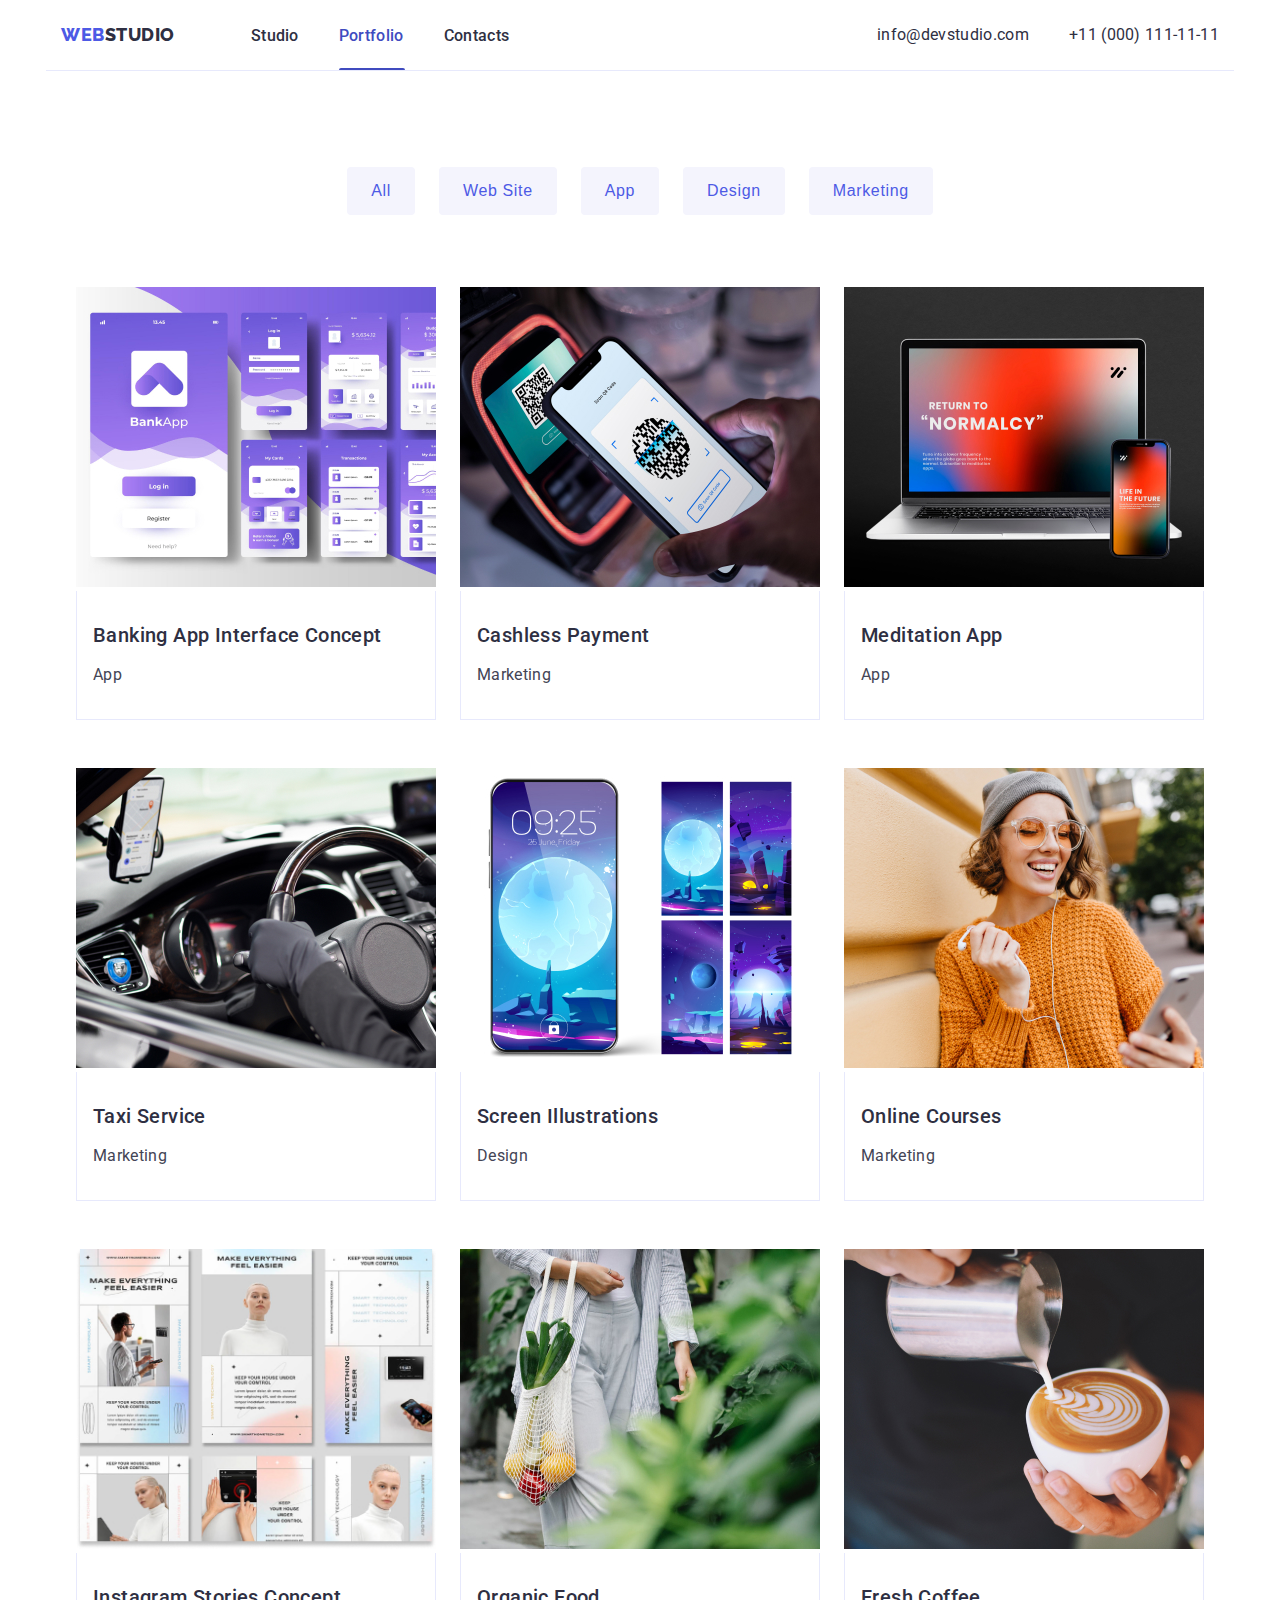
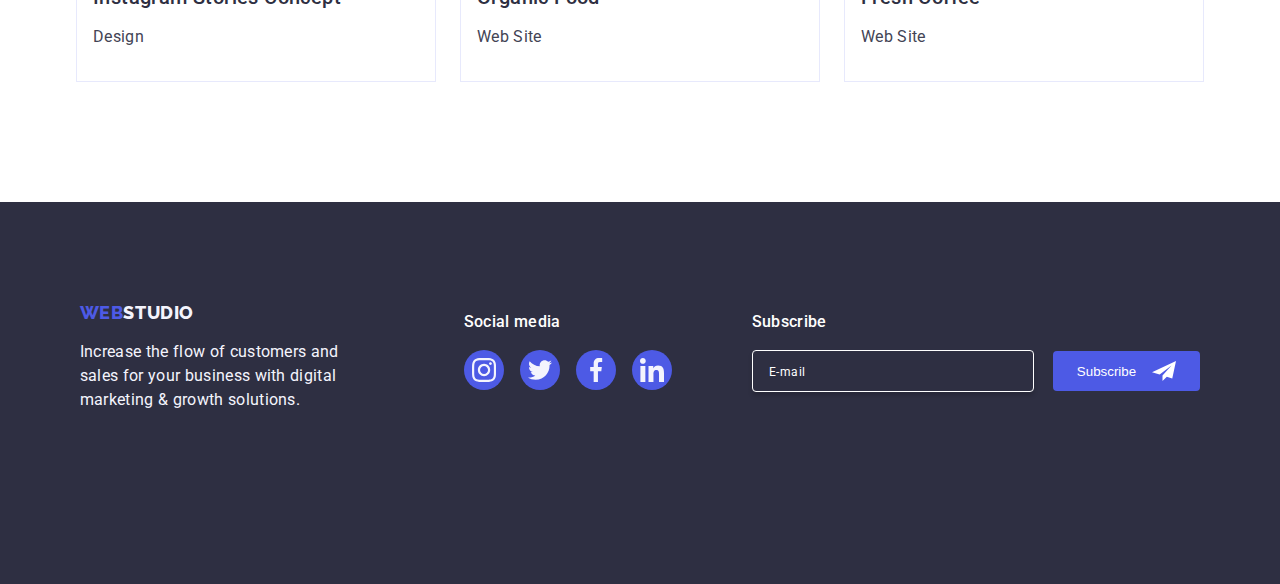
==== portfolio.html @ 89b387a8 "Initial commit" ====
<!DOCTYPE html>
<html lang="en">
  <head>
    <meta charset="UTF-8" />
    <meta name="webstudio" content="Portfolio" />
    <meta name="viewport" content="width=device-width, initial-scale=1.0" />
    <title>Portfolio</title>
    <link
      rel="stylesheet"
      href="https://cdnjs.cloudflare.com/ajax/libs/modern-normalize/2.0.0/modern-normalize.min.css"
      integrity="sha512-4xo8blKMVCiXpTaLzQSLSw3KFOVPWhm/TRtuPVc4WG6kUgjH6J03IBuG7JZPkcWMxJ5huwaBpOpnwYElP/m6wg=="
      crossorigin="anonymous"
      referrerpolicy="no-referrer"
    />
    <link rel="preconnect" href="https://fonts.googleapis.com" />
    <link rel="preconnect" href="https://fonts.gstatic.com" crossorigin />
    <link
      href="https://fonts.googleapis.com/css2?family=Raleway:wght@800&family=Roboto:wght@400;500;700;900&display=swap"
      rel="stylesheet"
    />
    <link rel="stylesheet" href="./css/styles.css" />
  </head>
  <body>
    <header>
      <div class="container header">
        <nav class="navi">
          <a class="navi-logo" href="./index.html"
            >Web<span class="logo-studio">Studio</span></a
          >

          <ul class="navi-link">
            <li>
              <a class="link" href="index.html"> Studio</a>
            </li>
            <li class="current-portfolio">
              <a class="current-portfolio current-link" href="portfolio.html"
                >Portfolio</a
              >
            </li>
            <li><a class="link" href="">Contacts</a></li>
          </ul>
        </nav>
        <div class="contacts">
          <ul class="contacts-links">
            <li>
              <a class="link" href="mailto:info@devstudio.com"
                >info@devstudio.com</a
              >
            </li>
            <li>
              <a class="link" href="tel:+11(000)1111111">+11 (000) 111-11-11</a>
            </li>
          </ul>
        </div>
      </div>
    </header>
    <main>
      <section class="container">
        <ul class="navi-button">
          <li><button type="button">All</button></li>
          <li>
            <button type="button">Web Site</button>
          </li>
          <li>
            <button type="button">App</button>
          </li>
          <li>
            <button type="button">Design</button>
          </li>
          <li>
            <button type="button">Marketing</button>
          </li>
        </ul>
        <ul class="project-box">
          <li class="project project-photo">
            <div class="project-photo">
              <img
                src="images/portfolio1.jpg"
                alt="smartphone screens with banking application"
                width="360"
                height="300"
              />
              <div class="overlay">
                <p class="overlay-text">
                  14 Stylish and User-Friendly App Design Concepts · Task
                  Manager App · Calorie Tracker App · Exotic Fruit Ecommerce App
                  · Cloud Storage App
                </p>
              </div>
            </div>
            <div class="project-name">
              <h3>Banking App Interface Concept</h3>
              <p>App</p>
            </div>
          </li>
          <li class="project project-photo">
            <div class="project-photo">
              <div class="overlay">
                <p class="overlay-text">
                  14 Stylish and User-Friendly App Design Concepts · Task
                  Manager App · Calorie Tracker App · Exotic Fruit Ecommerce App
                  · Cloud Storage App
                </p>
              </div>

              <img
                src="images/portfolio2.jpg"
                alt="smartphone screen with qr code"
                width="360"
                height="300"
              />
            </div>
            <div class="project-name">
              <h3>Cashless Payment</h3>
              <p>Marketing</p>
            </div>
          </li>
          <li class="project project-photo">
            <div class="project-photo">
              <div class="overlay">
                <p class="overlay-text">
                  14 Stylish and User-Friendly App Design Concepts · Task
                  Manager App · Calorie Tracker App · Exotic Fruit Ecommerce App
                  · Cloud Storage App
                </p>
              </div>

              <img
                src="images/portfolio3.jpg"
                alt="a laptop with a display screen and a smartphone with the same screen"
                width="360"
                height="300"
              />
            </div>
            <div class="project-name">
              <h3>Meditation App</h3>
              <p>App</p>
            </div>
          </li>

          <li class="project project-photo">
            <div class="project-photo">
              <div class="overlay">
                <p class="overlay-text">
                  14 Stylish and User-Friendly App Design Concepts · Task
                  Manager App · Calorie Tracker App · Exotic Fruit Ecommerce App
                  · Cloud Storage App
                </p>
              </div>

              <img
                src="images/portfolio4.jpg"
                alt="car interior and gloved hands on the steering wheel, smartphone with a map above the steering wheel"
                width="360"
                height="300"
              />
            </div>
            <div class="project-name">
              <h3>Taxi Service</h3>
              <p>Marketing</p>
            </div>
          </li>
          <li class="project project-photo">
            <div class="project-photo">
              <div class="overlay">
                <p class="overlay-text">
                  14 Stylish and User-Friendly App Design Concepts · Task
                  Manager App · Calorie Tracker App · Exotic Fruit Ecommerce App
                  · Cloud Storage App
                </p>
              </div>

              <img
                src="images/portfolio5.jpg"
                alt="smartphone screens with screensaver"
                width="360"
                height="300"
              />
            </div>
            <div class="project-name">
              <h3>Screen Illustrations</h3>
              <p>Design</p>
            </div>
          </li>
          <li class="project project-photo">
            <div class="project-photo">
              <div class="overlay">
                <p class="overlay-text">
                  14 Stylish and User-Friendly App Design Concepts · Task
                  Manager App · Calorie Tracker App · Exotic Fruit Ecommerce App
                  · Cloud Storage App
                </p>
              </div>

              <img
                src="images/portfolio6.jpg"
                alt="a smiling woman in a gray cap, glasses and a yellow sweater holds a smartphone in her hand"
                width="360"
                height="300"
              />
            </div>
            <div class="project-name">
              <h3>Online Courses</h3>
              <p>Marketing</p>
            </div>
          </li>
          <li class="project project-photo">
            <div class="project-photo">
              <div class="overlay">
                <p class="overlay-text">
                  14 Stylish and User-Friendly App Design Concepts · Task
                  Manager App · Calorie Tracker App · Exotic Fruit Ecommerce App
                  · Cloud Storage App
                </p>
              </div>

              <img
                src="images/portfolio7.jpg"
                alt="smartphone display with Instagram Stories Concept"
                width="360"
                height="300"
              />
            </div>
            <div class="project-name">
              <h3>Instagram Stories Concept</h3>
              <p>Design</p>
            </div>
          </li>
          <li class="project project-photo">
            <div class="project-photo">
              <div class="overlay">
                <p class="overlay-text">
                  14 Stylish and User-Friendly App Design Concepts · Task
                  Manager App · Calorie Tracker App · Exotic Fruit Ecommerce App
                  · Cloud Storage App
                </p>
              </div>

              <img
                src="images/portfolio8.jpg"
                alt="silhouette of a woman holding a bag in her hand with vegetables"
                width="360"
                height="300"
              />
            </div>
            <div class="project-name">
              <h3>Organic Food</h3>
              <p>Web Site</p>
            </div>
          </li>

          <li class="project project-photo">
            <div class="project-photo">
              <div class="overlay">
                <p class="overlay-text">
                  14 Stylish and User-Friendly App Design Concepts · Task
                  Manager App · Calorie Tracker App · Exotic Fruit Ecommerce App
                  · Cloud Storage App
                </p>
              </div>

              <img
                src="images/portfolio9.jpg"
                alt="a cup of coffee with frothed milk poured"
                width="360"
                height="300"
              />
            </div>
            <div class="project-name">
              <h3>Fresh Coffee</h3>
              <p>Web Site</p>
            </div>
          </li>
        </ul>
      </section>
    </main>
    <footer class="footer-class footer-list">
      <div class="container logo-footer">
        <ul>
          <li class="footer-item">
            <a class="navi-logo footer-logo" href="">
              WEB<span class="logo-studio-footer">STUDIO</span>
            </a>
            <p class="footer-text">
              Increase the flow of customers and sales for your business with
              digital marketing & growth solutions.
            </p>
          </li>
          <li>
            <div class="footer-sm">
              <p class="sm-text">Social media</p>
              <ul class="sm">
                <li>
                  <div class="sm-icons">
                    <a href="#">
                      <svg class="sm-icons-item">
                        <use href="./images/icons.svg#icon-instagram-2-1"></use>
                      </svg>
                    </a>
                  </div>
                </li>

                <li>
                  <div class="sm-icons">
                    <a href="#">
                      <svg class="sm-icons-item">
                        <use href="./images/icons.svg#icon-twitter-1"></use>
                      </svg>
                    </a>
                  </div>
                </li>

                <li>
                  <div class="sm-icons">
                    <a href="#">
                      <svg class="sm-icons-item">
                        <use href="./images/icons.svg#icon-facebook-1"></use>
                      </svg>
                    </a>
                  </div>
                </li>

                <li>
                  <div class="sm-icons">
                    <a href="#">
                      <svg class="sm-icons-item">
                        <use href="./images/icons.svg#icon-linkedin-1"></use>
                      </svg>
                    </a>
                  </div>
                </li>
              </ul>
            </div>
          </li>
          <li>
            <form class="form-box">
              <label for="email">
                <p class="form-sub">Subscribe</p>
                <input
                  id="email"
                  class="mail-box"
                  type="email"
                  placeholder="E-mail"
                  name="email"
                  required
                />
              </label>
              <button class="button-sub" type="submit">
                Subscribe
                <svg class="icon-sub">
                  <use href="./images/icons.svg#icon-Frame"></use>
                </svg>
              </button>
            </form>
          </li>
        </ul>
      </div>
    </footer>
    <script src="./js/modal.js"></script>
  </body>
</html>
---- css/styles.css ----
:root {
  --navy-blue: #2e2f42;
  --iris: #4d5ae5;
  --slate: #434455;
  --cloud: #f4f4fd;
  --cornflower: #e7e9fc;
  --ocean: #404bbf;
  --white: #ffffff;
  --green: #31d0aa;
  --navyblue-modal: #2e2f42;
  --lightslate: #8e8f99;
  --tr-function: cubic-bezier(0.4, 0, 0.2, 1);
  --tr-duration: 250ms;
  --transition: var(--tr-function) var(--tr-duration);
}
* {
  margin: 0;
  padding: 0;
}
ul {
  list-style-type: none;
}

html {
  box-sizing: border-box;
  max-width: 428px;
  margin: auto;
}
@media screen and (min-width: 768px) {
  html {
    max-width: 768px;
  }
}
@media screen and (min-width: 1200px) {
  html {
    max-width: 1440px;
  }
}
section {
  padding-top: 96px;
  padding-bottom: 96px;
}
@media screen and (min-width: 1200px) {
  section {
    padding-top: 120px;
    padding-bottom: 120px;
  }
}

.container {
  max-width: 428px;
  margin: 0 auto;
  padding: 0 15px;
  overflow: hidden;
}
@media screen and (min-width: 768px) {
  .container {
    max-width: 768px;
  }
}

@media screen and (min-width: 1200px) {
  .container {
    max-width: 1158px;
  }
}

body {
  font-family: "Roboto", sans-serif;
  color: var(--navy-blue, #2e2f42);
  background-color: var(--white, #ffffff);
  font-size: 16px;
}
/* NAGŁÓWEK */
.header {
  display: flex;
  justify-content: space-between;
  align-items: center;
  margin-bottom: 0;
  border-bottom: 1px solid var(--cornflower, #e7e9fc);
}

.navi-logo {
  margin-right: 76px;
  font-family: "Raleway", sans-serif;
  font-weight: 800;
  font-size: 18px;
  line-height: 1.17;
  font-weight: 800px;
  letter-spacing: 0.54px;
  text-transform: uppercase;
  color: var(--iris);
  text-decoration: none;
}
.logo-studio {
  color: var(--navy-blue, #2e2f42);
}
.link,
.current,
.current-portfolio {
  font-size: 16px;
  line-height: 1.5;
  text-decoration: none;
  color: var(--navy-blue);
  letter-spacing: 0.02em;
  transition-property: color;
  position: relative;
  display: block;
}
.link-header {
  text-decoration: none;
  color: var(--navy-blue);
  letter-spacing: 0.02em;
  transition-property: color;
}
.contacts-links {
  display: flex;
  justify-content: flex-end;
  gap: 40px;
  font-style: normal;
}
@media screen and (min-width: 768px) and (max-width: 1199px) {
  .contacts-links {
    display: flex;
    flex-direction: column;
    gap: 12px;
  }
}
.contacts {
  color: var(--slate);
  font-weight: 400;
  display: block;
}
@media screen and (max-width: 767px) {
  .contacts {
    display: none;
  }
}
@media screen and (min-width: 768px) and (max-width: 1199px) {
  .contacts {
    font-size: 12px;
  }
}

.navi-link {
  display: flex;
  padding: 24px 0;
  gap: 40px;
  font-weight: 500;
  line-height: 1.5;
  margin-bottom: -2px;
}
@media screen and (max-width: 768px) {
  .navi-link {
    display: none;
  }
}
.current {
  position: relative;
}

.current ::after {
  display: block;
  position: absolute;
  content: "";
  border-radius: 2px;
  width: 48px;
  height: 4px;
  top: 44px;
  background: var(--ocean, #404bbf);
  background-color: var(--ocean);
}

.current-link {
  color: var(--ocean, #404bbf);
}
.current-portfolio {
  position: relative;
}
.current-portfolio ::after {
  display: block;
  position: absolute;
  content: "";
  border-radius: 2px;
  width: 66px;
  height: 4px;
  top: 44px;
  background-color: var(--ocean);
}
.navi {
  display: flex;
  align-items: center;
  margin-right: auto;
}

@media screen and (max-width: 768px) {
  .navi {
    padding-top: 24px;
    padding-bottom: 24px;
  }
}
.contacts:hover,
.contacts:focus {
  color: var(--ocean);
  transition: color var(--transition), background-color var(--transition),
    box-shadow var(--transition);
}

.navi-link a:hover,
.navi-link a:focus {
  color: var(--ocean, #404bbf);
  transition: color var(--transition), background-color var(--transition),
    box-shadow var(--transition);
}

.navi-left li {
  display: inline-flex;
  align-items: flex-start;
  gap: 40px;
  padding-right: 40px;
}

.current-link-portfolio {
  position: relative;
}
.current-link-portfolio ::after {
  content: "";
  position: absolute;
  top: 20px;
  width: 66px;
  height: 4px;
  border-radius: 2px;
  background: var(--ocean, #404bbf);
  margin-bottom: 0;
}

.contacts-links a:hover,
.contacts-links a:focus {
  color: var(--ocean, #404bbf);
  transition: color var(--transition), background-color var(--transition),
    box-shadow var(--transition);
}
.menu-toggle {
  display: flex;
  margin-right: 8px;
  background: none;
}
@media screen and (min-width: 768) {
  .menu-toggle {
    display: none;
  }
}

.hamburger-icon {
  max-width: 32px;
  max-height: 32px;
  display: flex;
  align-items: center;
  justify-content: center;
  stroke: var(--navy-blue);
  stroke: 2px;
}
/* MENU MOBILNE */

.menu-toggle {
  min-height: 24px;
  min-width: 24px;
  display: flex;
  align-items: center;
  justify-content: center;

  margin: 0;
  padding: 0;
  background-color: transparent;
  cursor: pointer;
  border: none;
  border-radius: 50%;
  outline: none;
}
@media (min-width: 768px) {
  .menu-toggle {
    display: none;
  }
}
.menu-toggle:hover,
.menu-toggle:focus {
  background-color: rgba(0, 0, 0, 0.1);
}

.menu-container {
  position: fixed;
  top: 0;
  left: 0;
  width: 100vw;
  height: 100vh;
  padding-left: 40px;
  background-color: var(--white);
  z-index: 999;
  transform: translateX(100%);
  transition: transform 250ms ease-in-out;
  visibility: hidden;
}

.menu-container.is-open {
  transform: translateX(0);
  visibility: visible;
}

.menu-container .menu-toggle {
  position: absolute;
  top: 24px;
  right: 24px;
  color: #fff;
  background-color: var(--cornflower);
  fill: var(--navy-blue);
  border: 1px solid rgba(0, 0, 0, 0.1);
}

.mobile-menu {
  display: flex;
  height: 100%;
  flex-direction: column;
  justify-content: space-between;
}
.menu-mobile {
  padding: 0;
  margin-top: 80px;
  list-style: none;
}

.menu-mobile .link {
  display: block;
  text-decoration: none;
  font-size: 36px;
  font-weight: 700;
  line-height: 1.11;
  letter-spacing: 0.72px;
  color: var(--NAVY-BLUE, #2e2f42);
  padding-bottom: 40px;
}
.menu-mobile .active-link {
  color: var(--ocean);
}
.tel-link {
  display: block;
  font-size: 36px;
  font-weight: 700;
  line-height: 1.11;
  letter-spacing: 0.72px;
  color: var(--IRIS, #4d5ae5);
  margin-bottom: 40px;
}
.mail-link {
  font-size: 20px;
  font-weight: 500;
  line-height: 1.2;
  letter-spacing: 0.4px;
  color: var(--SLATE, #434455);
}
.sm-mobile {
  display: flex;
  max-width: 328px;
  margin-top: 48px;
  margin-bottom: 40px;
  justify-content: space-between;
}

/*
.mobile-close {
  width: 24px;
  height: 24px;
  border: 1px solid var(--cornflower);
  margin: 0;
  padding: 0;
}*/
/*
.menu-mobile-item {
  flex-direction: column;
  justify-content: flex-end;
}*/
/* SEKCJA GŁÓWNA */

.hero-text {
  max-width: 328px;
  padding-top: 112px;
  padding-bottom: 72px;
  margin: auto;
  font-size: 36px;
  color: var(--white, #ffffff);
  font-weight: 700;
  line-height: 1.11;
  letter-spacing: 1.12px;
  margin-top: -96px;
}
@media screen and (min-width: 768px) {
  .hero-text {
    max-width: 496px;
    font-size: 56px;
    padding-bottom: 36px;
  }
}
@media screen and (min-width: 1200px) {
  .hero-text {
    padding-top: 188px;
    padding-bottom: 48px;
    margin-top: -120px;
  }
}

.hero {
  max-width: 428px;
  max-height: 432px;
  background-color: var(--navy-blue, #2e2f42);
  background-image: linear-gradient(
      to bottom,
      var(--grey, rgba(46, 47, 66, 0.7)),
      var(--grey, rgba(46, 47, 66, 0.7))
    ),
    url(../images/hero.jpg);
  text-align: center;
  background-repeat: no-repeat;
  background-position: center;
  background-size: cover;
  padding-top: 112px;
  padding-bottom: 112px;
  margin-left: auto;
  margin-right: auto;
}
@media screen and (min-device-pixel-ratio: 2),
  (-webkit-min-device-pixel-ratio: 2),
  (min-resolution: 192dpi),
  (min-resolution: 2dppx) {
  .hero {
    background: linear-gradient(rgba(46, 47, 66, 0.7), rgba(46, 47, 66, 0.7)),
      url(../images/herox2.jpg);
    background-size: cover;
  }
}

@media screen and (min-width: 768px) {
  .hero {
    max-width: 768px;
    max-height: 436px;
  }
}

@media screen and (min-width: 1200px) {
  .hero {
    max-width: 1440px;
    max-height: 600px;
  }
}

.servis-button {
  display: inline-flex;
  padding: 16px 32px;
  align-items: flex-start;
  gap: 10px;
  border-radius: 4px;
  border: 4px;
  color: var(--white, #ffffff);
  font-size: 16px;
  font-weight: 500;
  line-height: 1.5;
  margin-bottom: 68px;
  letter-spacing: 0.64px;
  background: var(--iris, #4d5ae5);
  box-shadow: 0px 4px 4px 0px rgba(0, 0, 0, 0, 0.15);
}
.servis-button:hover,
.servis-button:focus {
  background: var(--ocean, #404bbf);
  transition: color var(--transition), background-color var(--transition),
    box-shadow var(--transition);
}
button:hover {
  cursor: pointer;
}

/* OKNO MODALNE */

.is-hidden {
  pointer-events: none;
  visibility: hidden;
  opacity: 0;
}

.backdrop {
  position: fixed;
  top: 0;
  left: 0;
  width: 100%;
  height: 100%;
  opacity: 1;
  background-color: rgba(46, 47, 66, 0.4);
}
.modal {
  position: absolute;
  top: 50%;
  left: 50%;
  transform: translate(-50%, -50%);
  width: 392px;
  height: 584px;
  border-radius: 4px;
  background: var(--dairy, #fcfcfc);
  box-shadow: 0px 2px 1px 0px rgba(0, 0, 0, 0.2),
    0px 1px 3px 0px rgba(0, 0, 0, 0.12), 0px 1px 1px 0px rgba(0, 0, 0, 0.14);
}
@media screen and (min-width: 768px) {
  .modal {
    width: 408px;
  }
}

.button-close {
  background-color: var(--cornflower);
  position: absolute;
  top: 24px;
  right: 24px;
  width: 24px;
  height: 24px;
  border-radius: 50%;
  border: 1px solid rgba(0, 0, 0, 0.1);
  fill: var(--navy-blue);
  cursor: pointer;
}

.button-close:hover,
.button-close:focus {
  background-color: var(--ocean);
  fill: var(--white);

  transition: color var(--transition), background-color var(--transition),
    box-shadow var(--transition);
}

.form-modal {
  position: absolute;
  display: flex;
  flex-direction: column;
  top: 72px;
  left: 16px;
}

@media screen and (min-width: 768px) {
  .form-modal {
    left: 24px;
  }
}

.form-modal label {
  display: inline-flex;
}
.modal-text {
  width: 360px;
  color: var(--navyblue, #2e2f42);
  text-align: center;
  font-family: Roboto;
  font-size: 16px;
  font-style: normal;
  font-weight: 500;
  line-height: 1.5;
  letter-spacing: 0.32px;
  padding-bottom: 16px;
}

.label-modal label {
  display: flex;
  flex-direction: column;
  color: var(--lightslate, #8e8f99);
  font-family: Roboto;
  font-size: 12px;
  font-style: normal;
  font-weight: 400;
  line-height: 1.16;
  letter-spacing: 0.48px;
  gap: 4px;
  padding-bottom: 8px;
}

.input-wrapper {
  display: flex;
  padding: 8px 16px;
  border-radius: 4px;
  border: 1px solid rgba(46, 47, 66, 0.4);
}

.input-wrapper:focus-within {
  border: 1px solid var(--iris, #4d5ae5);
  fill: var(--iris, #4d5ae5);
}
.input-wrapper > input {
  flex-grow: 1;
  padding-left: 4px;
}

.box-input:not([type="checkbox"]) {
  border: none;
  background-color: transparent;
  outline: transparent;
}
textarea {
  resize: none;
}
.label-comment {
  padding-top: 8px;
  padding-left: 16px;
  width: 360px;
  height: 120px;
  flex-shrink: 0;
  border-radius: 4px;
  background-color: transparent;
  border: 1px solid rgba(46, 47, 66, 0.4);
}
.label-comment:focus-within {
  padding-top: 8px;
  padding-left: 16px;
  flex-grow: 1;
  outline: transparent;
  border: 1px solid var(--iris, #4d5ae5);
}

.privacy {
  display: flex;
  justify-content: center;
  position: relative;
  margin-top: 8px;
  margin-bottom: 16px;
}
.checkbox-span {
  position: absolute;
  border: 1px solid rgba(46, 47, 66, 0.4);
  border-radius: 2px;
  width: 16px;
  height: 16px;
  display: flex;
  left: 0;
  top: 0;
}
.checkbox-icon {
  position: relative;
  transform: translateY(-50%);
  opacity: 0;
  margin-right: 8px;
}
.agree-icon {
  position: absolute;
  opacity: 0;
}
.checkbox-icon:checked + .checkbox-span .agree-icon {
  opacity: 1;
}
.privacy-text a {
  color: var(--iris, #4d5ae5);
  text-decoration-line: underline;
}
.button-modal {
  width: 169px;
  height: 56px;
  border-radius: 4px;
  padding: 16px 32px;
  background: var(--iris, #4d5ae5);
  box-shadow: 0px 4px 4px 0px rgba(0, 0, 0, 0.15);
  color: var(--white, #fff);
  font-size: 16px;
  font-weight: 500;
  border: none;
}
.button-sand {
  display: inline-flex;
  justify-content: center;
}
.button-modal:hover,
.button-modal:focus {
  border-radius: 4px;
  background: var(--ocean, #404bbf);
  box-shadow: 0px 4px 4px 0px rgba(0, 0, 0, 0.15);
}
/* SEKCJA - FEATURE */
h2 {
  color: var(--navy-blue, #2e2f42);
  text-align: center;
  align-self: stretch;
  font-size: 36px;
  font-weight: 700;
  line-height: 1.11;
  letter-spacing: 0.72px;
  text-transform: capitalize;
}
@media screen and (min-width: 1200px) {
  .feature-item h2 {
    font-size: 20px;
    font-weight: 500;
    line-height: 1.2;
    letter-spacing: 0.4px;
    text-align: left;
  }
}

.feature-list ul {
  flex-wrap: wrap;
  display: inline-flex;
  justify-content: center;
  flex-shrink: 0;
  row-gap: 72px;
  column-gap: 24px;
}
.feature-item {
  display: flex;
  max-width: 396px;
  flex-direction: column;
  align-items: flex-start;
}
@media screen and (min-width: 768px) {
  .feature-item {
    max-width: 356px;
  }
}
@media screen and (min-width: 1200px) {
  .feature-item {
    max-width: 264px;
  }
}
.feature-icons {
  width: 264px;
  height: 112px;
  border-radius: 4px;
  background: var(--cloud, #f4f4fd);
  margin-bottom: 8px;
  display: none;
}
@media screen and (min-width: 1200px) {
  .feature-icons {
    display: flex;
  }
}

.feature-icons-item {
  width: 64px;
  height: 64px;
  margin: 24px 100px;
}

/* SEKCJA - WHAT ARE WE DOING */

.doing-section li {
  display: inline-flex;
  flex-direction: column;
  align-items: flex-start;
  border: 1px solid var(--cornflower, #e7e9fc);
  background: url(<path-to-image>),
    lightgray -72.845px -19px / 144.444% 112.667% no-repeat;
}
.doing {
  padding-top: 0;
  display: none;
}
@media screen and (min-width: 1200px) {
  .doing {
    display: flex;
  }
}

.doing-header {
  padding-bottom: 72px;
}
.doing-section {
  display: flex;
  justify-content: center;
  gap: 24px;
}
/* SEKCJA - OUR TEAM */
h3 {
  color: var(--navy-blue, #2e2f42);
  font-size: 20px;
  font-weight: 500;
  line-height: 1.2;
  letter-spacing: 0.4px;
  padding-bottom: 8px;
}

.team {
  background-color: var(--cloud, #f4f4fd);
}
.team-header {
  padding-bottom: 72px;
}
.team-item-box {
  background-color: var(--white, #ffffff);
  border-radius: 0px 0px 4px 4px;
  box-shadow: 0px 2px 1px 0px rgba(46, 47, 66, 0.08),
    0px 1px 1px 0px rgba(46, 47, 66, 0.16),
    0px 1px 6px 0px rgba(46, 47, 66, 0.08);
}
@media screen and (min-width: 768px) {
  .team-item-box {
    margin-bottom: 64px;
  }
}
.team-item {
  display: flex;
  flex-wrap: wrap;
  justify-content: center;
  flex-shrink: 0;
  row-gap: 72px;
  column-gap: 24px;
}
.team-item-name {
  padding-top: 32px;
  padding-bottom: 32px;
  text-align: center;
  gap: 8px;
}
p {
  padding-top: 8px;
  color: var(--slate, #434455);
  line-height: 1.5;
  letter-spacing: 0.32px;
}
.sm-team-links {
  margin-top: 8px;
  display: flex;
  justify-content: center;
  align-items: center;
  gap: 24px;
}

.team-sm {
  background-color: var(--iris);
  border-radius: 50%;
  width: 40px;
  height: 40px;
  flex-shrink: 0;
}
.team-sm-item {
  margin: 12px;
  width: 16px;
  height: 16px;
}
.team-sm:hover,
.team-sm:focus {
  background-color: var(--ocean, #404bbf);
  transition: color var(--transition), background-color var(--transition),
    box-shadow var(--transition);
}
.team-sm:hover {
  cursor: pointer;
}
/* SEKCJA - CUSTOMERS */

.customers {
  padding-top: 72px;
  display: flex;
  flex-wrap: wrap;
  justify-content: center;
  align-items: flex-start;
  column-gap: 16px;
  row-gap: 72px;
}

@media screen and (min-width: 768px) {
  .customers {
    gap: 24px;
  }
}

.customers-icons {
  fill: #8e8f99;
  max-width: 168px;
  height: 88px;
  flex-shrink: 0;
  padding: 16px 32px;
  border-radius: 4px;
  border: 1px solid var(--lightslate, #8e8f99);
}

.customers-icons:focus,
.customers-icons:hover {
  border-color: var(--ocean);
  fill: var(--ocean);
  transition: color var(--transition), background-color var(--transition),
    box-shadow var(--transition);
}

.customers-icons:hover {
  cursor: pointer;
}

/* STOPKA */
.footer-class {
  background-color: var(--navy-blue, #2e2f42);
}
.footer-logo {
  padding-left: 75.1px;
}
@media screen and (min-width: 768px) {
  .footer-logo {
    padding-left: 0;
  }
}
.logo-footer {
  padding-top: 96px;
}
@media screen and (min-width: 1200px) {
  .logo-footer {
    padding-top: 100px;
  }
}
.logo-studio-footer {
  color: var(--cloud, #f4f4fd);
  font-family: Raleway;
  font-size: 18px;
  font-weight: 800;
  line-height: 1.16;
  letter-spacing: 0.54px;
  text-transform: uppercase;
}
.footer-text {
  color: var(--cloud, #f4f4fd);
  font-size: 16px;
  line-height: 1.5;
  letter-spacing: 0.32px;
  max-width: 264px;
  margin: 0;
  padding-top: 16px;
  padding-bottom: 100px;
}

.link-footer {
  text-decoration: none;
}
.footer-list ul {
  display: flex;
  flex-wrap: wrap;
  justify-content: center;
  flex-shrink: 0;
  padding-bottom: 72px;
}
.footer-sm {
  display: flex;
  justify-content: center;
  flex-direction: column;
}
@media screen and (min-width: 768px) {
  .footer-sm {
    padding-left: 24px;
  }
}
@media screen and (min-width: 1200px) {
  .footer-sm {
    padding-left: 120px;
  }
}
.sm-text {
  color: var(--white, #fff);
  font-size: 16px;
  font-weight: 500;
  line-height: 1.5;
  letter-spacing: 0.32px;
  padding-bottom: 16px;
  text-align: center;
}
@media screen and (min-width: 768px) {
  .sm-text {
    text-align: left;
  }
}
.sm {
  display: flex;
  justify-content: center;
  gap: 16px;
}

.sm-icons {
  background-color: var(--iris);
  border-radius: 50%;
  width: 40px;
  height: 40px;
}
.sm-icons-item {
  margin: 8px;
  width: 24px;
  height: 24px;
}

.sm-icons:focus,
.sm-icons:hover {
  background-color: var(--green, #31d0aa);
  transition: color var(--transition), background-color var(--transition),
    box-shadow var(--transition);
}
.sm-icons:hover {
  cursor: pointer;
}
.form-box {
  margin-left: 15px;
}

@media screen and (min-width: 768px) {
  .form-box {
    margin-left: -48px;
  }
}
@media screen and (min-width: 1200px) {
  .form-box {
    margin-left: 80px;
  }
}
.form-sub {
  font-family: Roboto;
  font-size: 16px;
  font-style: normal;
  font-weight: 500;
  line-height: 1.5;
  letter-spacing: 0.32px;
  color: var(--white);
  padding-bottom: 16px;
  text-align: center;
}
@media screen and (min-width: 768px) {
  .form-sub {
    text-align: left;
  }
}
.mail-box {
  padding-left: 16px;
  color: var(--white);
  outline: transparent;
  width: 100%;
  height: 40px;
  flex-shrink: 0;
  background-color: transparent;
  margin-right: 15px;
  border-radius: 4px;
  border: 1px solid var(--WHITE, #fff);
  opacity: 0.3;
  box-shadow: 0px 4px 4px 0px rgba(0, 0, 0, 0.15);
  margin-bottom: 16px;
}
@media screen and (min-width: 768px) {
  .mail-box {
    width: 264px;
  }
}
@media screen and (min-width: 1200px) {
  .mail-box {
    opacity: 1;
  }
}

.mail-box::placeholder {
  font-family: Roboto;
  font-size: 12px;
  font-style: normal;
  font-weight: 400;
  line-height: 2;
  letter-spacing: 0.48px;
  color: var(--white);
}

.button-sub {
  display: inline-flex;
  padding: 8px 24px;
  justify-content: center;
  align-items: center;
  border-radius: 4px;
  background: var(--iris, #4d5ae5);
  border: none;
  color: var(--white);
  gap: 16px;
  margin-left: 116px;
}
@media screen and (min-width: 768px) {
  .button-sub {
    margin-left: 0;
  }
}

.button-sub:focus,
.button-sub:hover {
  border-radius: 4px;
  background: var(--ocean, #404bbf);
  box-shadow: 0px 4px 4px 0px rgba(0, 0, 0, 0.15);
}
.icon-sub {
  width: 24px;
  height: 24px;
}

/* PORTFOLIO - NAWIGACJA */
.navi-button {
  display: flex;
  flex-wrap: wrap;
  justify-content: left;
  align-items: flex-start;
  column-gap: 24px;
  row-gap: 16px;
  padding-top: 96px;
  padding-bottom: 72px;
}
@media screen and (min-width: 768px) {
  .navi-button {
    justify-content: center;
  }
}

.navi-button button {
  display: flex;
  padding: 12px 24px;
  align-items: center;
  border-radius: 4px;
  border: none;
  color: var(--iris, #4d5ae5);
  line-height: 1.5;
  font-size: 16px;
  font-weight: 500;
  letter-spacing: 0.64px;
  background: var(--cloud, #f4f4fd);
}
.navi-button button:hover,
.navi-button button:focus {
  align-items: flex-start;
  border-radius: 4px;
  border: none;
  color: var(--white, #ffffff);
  background: var(--ocean, #404bbf);
  box-shadow: 0px 2px 2px 0px rgba(0, 0, 0, 0.12),
    0px 2px 1px 0px rgba(0, 0, 0, 0.08), 0px 3px 1px 0px rgba(0, 0, 0, 0.1);
  transition: color var(--transition), background-color var(--transition),
    box-shadow var(--transition);
}
.navi-button:hover {
  cursor: pointer;
}
/* PORTFOLIO - PROJEKTY */

.project-box {
  display: flex;
  justify-content: center;
  flex-wrap: wrap;
  flex-direction: row;
  flex-shrink: 0;

  row-gap: 48px;
  column-gap: 24px;
  margin-bottom: 48px;
}
@media screen and (min-width: 768px) {
  .project-box {
    margin-bottom: 96px;
  }
}
@media screen and (min-width: 1200px) {
  .project-box {
    margin-bottom: 120px;
  }
}
.project {
  transition-property: box-shadow;
  transition-duration: 250ms;
  transition-timing-function: cubic-bezier(0.4, 0, 0.2, 1);
}
.project:hover {
  box-shadow: 0px 2px 1px 0px rgba(46, 47, 66, 0.08);

  box-shadow: 0px 1px 1px 0px rgba(46, 47, 66, 0.16);

  box-shadow: 0px 1px 6px 0px rgba(46, 47, 66, 0.08);
  transition: color var(--transition), background-color var(--transition),
    box-shadow var(--transition);
}
.project-photo {
  position: relative;
  overflow: hidden;
}
.overlay {
  background: var(--iris, #4d5ae5);
  position: absolute;
  translate: 0 110% 0;
  inset: 0;
  transition: translate 250ms;
}
.overlay-text {
  color: var(--cloud, #f4f4fd);
  font-family: Roboto;
  font-size: 16px;
  font-style: normal;
  font-weight: 400;
  line-height: 1.5;
  letter-spacing: 0.32px;
  padding: 40px 32px 164px;
}
.project-name {
  gap: 8px;
  padding: 32px 16px;
  border-top: 0;
  border-left: 1px solid var(--cornflower, #e7e9fc);
  border-bottom: 1px solid var(--cornflower, #e7e9fc);
  border-right: 1px solid var(--cornflower, #e7e9fc);
  background: var(--white, #fff);
}
.project-name:hover,
.project-name:focus {
  box-shadow: 0px 2px 1px 0px rgba(46, 47, 66, 0.08),
    0px 1px 1px 0px rgba(46, 47, 66, 0.16),
    0px 1px 6px 0px rgba(46, 47, 66, 0.08);
  transition: color var(--transition), background-color var(--transition),
    box-shadow var(--transition);
}
.project-name:hover {
  cursor: pointer;
}
.project-photo:hover .overlay {
  translate: 0;
}
.project-name:hover .overlay {
  translate: 0;
}
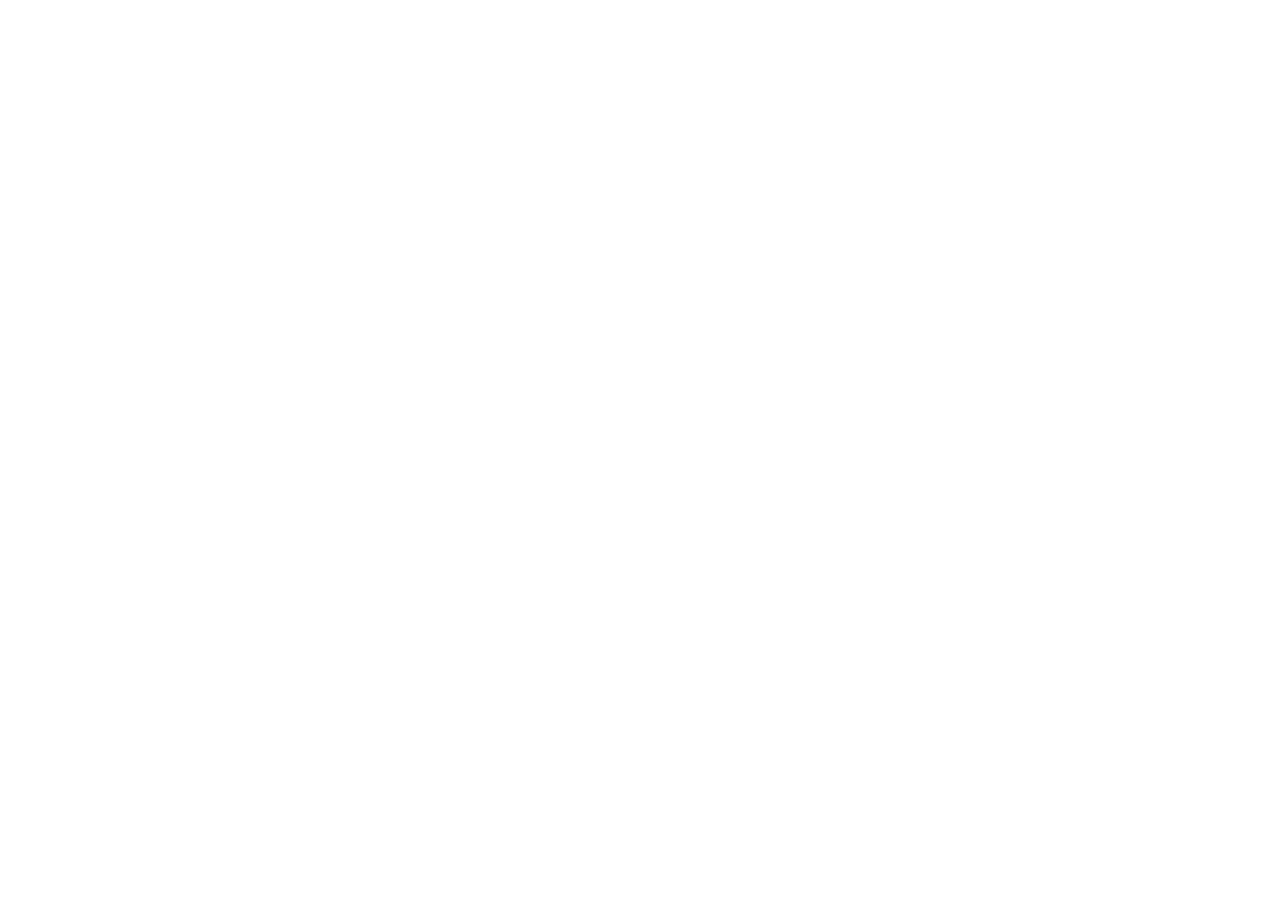
==== commit 1ca3abc1: "n" ====
--- a/portfolio.html
+++ b/portfolio.html
@@ -21,341 +21,6 @@
     <link rel="stylesheet" href="./css/styles.css" />
   </head>
   <body>
-    <header>
-      <div class="container header">
-        <nav class="navi">
-          <a class="navi-logo" href="./index.html"
-            >Web<span class="logo-studio">Studio</span></a
-          >
 
-          <ul class="navi-link">
-            <li>
-              <a class="link" href="index.html"> Studio</a>
-            </li>
-            <li class="current-portfolio">
-              <a class="current-portfolio current-link" href="portfolio.html"
-                >Portfolio</a
-              >
-            </li>
-            <li><a class="link" href="">Contacts</a></li>
-          </ul>
-        </nav>
-        <div class="contacts">
-          <ul class="contacts-links">
-            <li>
-              <a class="link" href="mailto:info@devstudio.com"
-                >info@devstudio.com</a
-              >
-            </li>
-            <li>
-              <a class="link" href="tel:+11(000)1111111">+11 (000) 111-11-11</a>
-            </li>
-          </ul>
-        </div>
-      </div>
-    </header>
-    <main>
-      <section class="container">
-        <ul class="navi-button">
-          <li><button type="button">All</button></li>
-          <li>
-            <button type="button">Web Site</button>
-          </li>
-          <li>
-            <button type="button">App</button>
-          </li>
-          <li>
-            <button type="button">Design</button>
-          </li>
-          <li>
-            <button type="button">Marketing</button>
-          </li>
-        </ul>
-        <ul class="project-box">
-          <li class="project project-photo">
-            <div class="project-photo">
-              <img
-                src="images/portfolio1.jpg"
-                alt="smartphone screens with banking application"
-                width="360"
-                height="300"
-              />
-              <div class="overlay">
-                <p class="overlay-text">
-                  14 Stylish and User-Friendly App Design Concepts · Task
-                  Manager App · Calorie Tracker App · Exotic Fruit Ecommerce App
-                  · Cloud Storage App
-                </p>
-              </div>
-            </div>
-            <div class="project-name">
-              <h3>Banking App Interface Concept</h3>
-              <p>App</p>
-            </div>
-          </li>
-          <li class="project project-photo">
-            <div class="project-photo">
-              <div class="overlay">
-                <p class="overlay-text">
-                  14 Stylish and User-Friendly App Design Concepts · Task
-                  Manager App · Calorie Tracker App · Exotic Fruit Ecommerce App
-                  · Cloud Storage App
-                </p>
-              </div>
-
-              <img
-                src="images/portfolio2.jpg"
-                alt="smartphone screen with qr code"
-                width="360"
-                height="300"
-              />
-            </div>
-            <div class="project-name">
-              <h3>Cashless Payment</h3>
-              <p>Marketing</p>
-            </div>
-          </li>
-          <li class="project project-photo">
-            <div class="project-photo">
-              <div class="overlay">
-                <p class="overlay-text">
-                  14 Stylish and User-Friendly App Design Concepts · Task
-                  Manager App · Calorie Tracker App · Exotic Fruit Ecommerce App
-                  · Cloud Storage App
-                </p>
-              </div>
-
-              <img
-                src="images/portfolio3.jpg"
-                alt="a laptop with a display screen and a smartphone with the same screen"
-                width="360"
-                height="300"
-              />
-            </div>
-            <div class="project-name">
-              <h3>Meditation App</h3>
-              <p>App</p>
-            </div>
-          </li>
-
-          <li class="project project-photo">
-            <div class="project-photo">
-              <div class="overlay">
-                <p class="overlay-text">
-                  14 Stylish and User-Friendly App Design Concepts · Task
-                  Manager App · Calorie Tracker App · Exotic Fruit Ecommerce App
-                  · Cloud Storage App
-                </p>
-              </div>
-
-              <img
-                src="images/portfolio4.jpg"
-                alt="car interior and gloved hands on the steering wheel, smartphone with a map above the steering wheel"
-                width="360"
-                height="300"
-              />
-            </div>
-            <div class="project-name">
-              <h3>Taxi Service</h3>
-              <p>Marketing</p>
-            </div>
-          </li>
-          <li class="project project-photo">
-            <div class="project-photo">
-              <div class="overlay">
-                <p class="overlay-text">
-                  14 Stylish and User-Friendly App Design Concepts · Task
-                  Manager App · Calorie Tracker App · Exotic Fruit Ecommerce App
-                  · Cloud Storage App
-                </p>
-              </div>
-
-              <img
-                src="images/portfolio5.jpg"
-                alt="smartphone screens with screensaver"
-                width="360"
-                height="300"
-              />
-            </div>
-            <div class="project-name">
-              <h3>Screen Illustrations</h3>
-              <p>Design</p>
-            </div>
-          </li>
-          <li class="project project-photo">
-            <div class="project-photo">
-              <div class="overlay">
-                <p class="overlay-text">
-                  14 Stylish and User-Friendly App Design Concepts · Task
-                  Manager App · Calorie Tracker App · Exotic Fruit Ecommerce App
-                  · Cloud Storage App
-                </p>
-              </div>
-
-              <img
-                src="images/portfolio6.jpg"
-                alt="a smiling woman in a gray cap, glasses and a yellow sweater holds a smartphone in her hand"
-                width="360"
-                height="300"
-              />
-            </div>
-            <div class="project-name">
-              <h3>Online Courses</h3>
-              <p>Marketing</p>
-            </div>
-          </li>
-          <li class="project project-photo">
-            <div class="project-photo">
-              <div class="overlay">
-                <p class="overlay-text">
-                  14 Stylish and User-Friendly App Design Concepts · Task
-                  Manager App · Calorie Tracker App · Exotic Fruit Ecommerce App
-                  · Cloud Storage App
-                </p>
-              </div>
-
-              <img
-                src="images/portfolio7.jpg"
-                alt="smartphone display with Instagram Stories Concept"
-                width="360"
-                height="300"
-              />
-            </div>
-            <div class="project-name">
-              <h3>Instagram Stories Concept</h3>
-              <p>Design</p>
-            </div>
-          </li>
-          <li class="project project-photo">
-            <div class="project-photo">
-              <div class="overlay">
-                <p class="overlay-text">
-                  14 Stylish and User-Friendly App Design Concepts · Task
-                  Manager App · Calorie Tracker App · Exotic Fruit Ecommerce App
-                  · Cloud Storage App
-                </p>
-              </div>
-
-              <img
-                src="images/portfolio8.jpg"
-                alt="silhouette of a woman holding a bag in her hand with vegetables"
-                width="360"
-                height="300"
-              />
-            </div>
-            <div class="project-name">
-              <h3>Organic Food</h3>
-              <p>Web Site</p>
-            </div>
-          </li>
-
-          <li class="project project-photo">
-            <div class="project-photo">
-              <div class="overlay">
-                <p class="overlay-text">
-                  14 Stylish and User-Friendly App Design Concepts · Task
-                  Manager App · Calorie Tracker App · Exotic Fruit Ecommerce App
-                  · Cloud Storage App
-                </p>
-              </div>
-
-              <img
-                src="images/portfolio9.jpg"
-                alt="a cup of coffee with frothed milk poured"
-                width="360"
-                height="300"
-              />
-            </div>
-            <div class="project-name">
-              <h3>Fresh Coffee</h3>
-              <p>Web Site</p>
-            </div>
-          </li>
-        </ul>
-      </section>
-    </main>
-    <footer class="footer-class footer-list">
-      <div class="container logo-footer">
-        <ul>
-          <li class="footer-item">
-            <a class="navi-logo footer-logo" href="">
-              WEB<span class="logo-studio-footer">STUDIO</span>
-            </a>
-            <p class="footer-text">
-              Increase the flow of customers and sales for your business with
-              digital marketing & growth solutions.
-            </p>
-          </li>
-          <li>
-            <div class="footer-sm">
-              <p class="sm-text">Social media</p>
-              <ul class="sm">
-                <li>
-                  <div class="sm-icons">
-                    <a href="#">
-                      <svg class="sm-icons-item">
-                        <use href="./images/icons.svg#icon-instagram-2-1"></use>
-                      </svg>
-                    </a>
-                  </div>
-                </li>
-
-                <li>
-                  <div class="sm-icons">
-                    <a href="#">
-                      <svg class="sm-icons-item">
-                        <use href="./images/icons.svg#icon-twitter-1"></use>
-                      </svg>
-                    </a>
-                  </div>
-                </li>
-
-                <li>
-                  <div class="sm-icons">
-                    <a href="#">
-                      <svg class="sm-icons-item">
-                        <use href="./images/icons.svg#icon-facebook-1"></use>
-                      </svg>
-                    </a>
-                  </div>
-                </li>
-
-                <li>
-                  <div class="sm-icons">
-                    <a href="#">
-                      <svg class="sm-icons-item">
-                        <use href="./images/icons.svg#icon-linkedin-1"></use>
-                      </svg>
-                    </a>
-                  </div>
-                </li>
-              </ul>
-            </div>
-          </li>
-          <li>
-            <form class="form-box">
-              <label for="email">
-                <p class="form-sub">Subscribe</p>
-                <input
-                  id="email"
-                  class="mail-box"
-                  type="email"
-                  placeholder="E-mail"
-                  name="email"
-                  required
-                />
-              </label>
-              <button class="button-sub" type="submit">
-                Subscribe
-                <svg class="icon-sub">
-                  <use href="./images/icons.svg#icon-Frame"></use>
-                </svg>
-              </button>
-            </form>
-          </li>
-        </ul>
-      </div>
-    </footer>
-    <script src="./js/modal.js"></script>
   </body>
 </html>
--- a/css/styles.css
+++ b/css/styles.css
@@ -1,14 +1,11 @@
 :root {
-  --navy-blue: #2e2f42;
-  --iris: #4d5ae5;
-  --slate: #434455;
-  --cloud: #f4f4fd;
-  --cornflower: #e7e9fc;
-  --ocean: #404bbf;
-  --white: #ffffff;
-  --green: #31d0aa;
-  --navyblue-modal: #2e2f42;
-  --lightslate: #8e8f99;
+  --dark:#000503;
+  --gold:#ad9551;
+  --dark-green: #0B3826; 
+  --green:#2B6B51;
+  --light-green:#5F9E85;
+  --green-grey:#A7D1C0;
+  --light-grey:#E9EFEC;
   --tr-function: cubic-bezier(0.4, 0, 0.2, 1);
   --tr-duration: 250ms;
   --transition: var(--tr-function) var(--tr-duration);
@@ -23,1196 +20,68 @@
 
 html {
   box-sizing: border-box;
-  max-width: 428px;
   margin: auto;
-}
-@media screen and (min-width: 768px) {
-  html {
-    max-width: 768px;
-  }
-}
-@media screen and (min-width: 1200px) {
-  html {
-    max-width: 1440px;
-  }
 }
 section {
   padding-top: 96px;
   padding-bottom: 96px;
 }
-@media screen and (min-width: 1200px) {
-  section {
-    padding-top: 120px;
-    padding-bottom: 120px;
-  }
-}
-
 .container {
-  max-width: 428px;
+  max-width: 1158px;
   margin: 0 auto;
   padding: 0 15px;
   overflow: hidden;
 }
-@media screen and (min-width: 768px) {
-  .container {
-    max-width: 768px;
-  }
-}
-
-@media screen and (min-width: 1200px) {
-  .container {
-    max-width: 1158px;
-  }
-}
-
 body {
   font-family: "Roboto", sans-serif;
-  color: var(--navy-blue, #2e2f42);
+  color: var(--dark);
   background-color: var(--white, #ffffff);
   font-size: 16px;
 }
-/* NAGŁÓWEK */
+/* HEADER */
 .header {
   display: flex;
   justify-content: space-between;
   align-items: center;
   margin-bottom: 0;
-  border-bottom: 1px solid var(--cornflower, #e7e9fc);
+  background-color: transparent;
 }
-
-.navi-logo {
-  margin-right: 76px;
-  font-family: "Raleway", sans-serif;
-  font-weight: 800;
-  font-size: 18px;
-  line-height: 1.17;
-  font-weight: 800px;
-  letter-spacing: 0.54px;
-  text-transform: uppercase;
-  color: var(--iris);
-  text-decoration: none;
-}
-.logo-studio {
-  color: var(--navy-blue, #2e2f42);
-}
-.link,
-.current,
-.current-portfolio {
-  font-size: 16px;
-  line-height: 1.5;
-  text-decoration: none;
-  color: var(--navy-blue);
-  letter-spacing: 0.02em;
-  transition-property: color;
-  position: relative;
-  display: block;
-}
-.link-header {
-  text-decoration: none;
-  color: var(--navy-blue);
-  letter-spacing: 0.02em;
-  transition-property: color;
-}
-.contacts-links {
-  display: flex;
-  justify-content: flex-end;
-  gap: 40px;
-  font-style: normal;
-}
-@media screen and (min-width: 768px) and (max-width: 1199px) {
-  .contacts-links {
-    display: flex;
-    flex-direction: column;
-    gap: 12px;
-  }
-}
-.contacts {
-  color: var(--slate);
-  font-weight: 400;
-  display: block;
-}
-@media screen and (max-width: 767px) {
-  .contacts {
-    display: none;
-  }
-}
-@media screen and (min-width: 768px) and (max-width: 1199px) {
-  .contacts {
-    font-size: 12px;
-  }
-}
-
-.navi-link {
+.navi{
   display: flex;
   padding: 24px 0;
   gap: 40px;
   font-weight: 500;
   line-height: 1.5;
-  margin-bottom: -2px;
 }
-@media screen and (max-width: 768px) {
-  .navi-link {
-    display: none;
-  }
+.navi a{
+  text-decoration: none;
+  color: var(--gold)
 }
-.current {
-  position: relative;
+.navi a:hover,
+.navi a:focus{
+  color: var(--light-green);
 }
-
-.current ::after {
-  display: block;
-  position: absolute;
-  content: "";
-  border-radius: 2px;
-  width: 48px;
-  height: 4px;
-  top: 44px;
-  background: var(--ocean, #404bbf);
-  background-color: var(--ocean);
+/* SCECTION MAIN */
+h1{
+  text-align: center;
+  font-family: cinzel;
+  font-size: 45px;
+  font-style: normal;
+  line-height: normal;
+  text-align: center;
+  color: var(--gold);
 }
-
-.current-link {
-  color: var(--ocean, #404bbf);
-}
-.current-portfolio {
-  position: relative;
-}
-.current-portfolio ::after {
-  display: block;
-  position: absolute;
-  content: "";
-  border-radius: 2px;
-  width: 66px;
-  height: 4px;
-  top: 44px;
-  background-color: var(--ocean);
-}
-.navi {
-  display: flex;
-  align-items: center;
-  margin-right: auto;
-}
-
-@media screen and (max-width: 768px) {
-  .navi {
-    padding-top: 24px;
-    padding-bottom: 24px;
-  }
-}
-.contacts:hover,
-.contacts:focus {
-  color: var(--ocean);
-  transition: color var(--transition), background-color var(--transition),
-    box-shadow var(--transition);
-}
-
-.navi-link a:hover,
-.navi-link a:focus {
-  color: var(--ocean, #404bbf);
-  transition: color var(--transition), background-color var(--transition),
-    box-shadow var(--transition);
-}
-
-.navi-left li {
-  display: inline-flex;
-  align-items: flex-start;
-  gap: 40px;
-  padding-right: 40px;
-}
-
-.current-link-portfolio {
-  position: relative;
-}
-.current-link-portfolio ::after {
-  content: "";
-  position: absolute;
-  top: 20px;
-  width: 66px;
-  height: 4px;
-  border-radius: 2px;
-  background: var(--ocean, #404bbf);
-  margin-bottom: 0;
-}
-
-.contacts-links a:hover,
-.contacts-links a:focus {
-  color: var(--ocean, #404bbf);
-  transition: color var(--transition), background-color var(--transition),
-    box-shadow var(--transition);
-}
-.menu-toggle {
-  display: flex;
-  margin-right: 8px;
-  background: none;
-}
-@media screen and (min-width: 768) {
-  .menu-toggle {
-    display: none;
-  }
-}
-
-.hamburger-icon {
-  max-width: 32px;
-  max-height: 32px;
-  display: flex;
-  align-items: center;
-  justify-content: center;
-  stroke: var(--navy-blue);
-  stroke: 2px;
-}
-/* MENU MOBILNE */
-
-.menu-toggle {
-  min-height: 24px;
-  min-width: 24px;
-  display: flex;
-  align-items: center;
-  justify-content: center;
-
-  margin: 0;
-  padding: 0;
-  background-color: transparent;
-  cursor: pointer;
-  border: none;
-  border-radius: 50%;
-  outline: none;
-}
-@media (min-width: 768px) {
-  .menu-toggle {
-    display: none;
-  }
-}
-.menu-toggle:hover,
-.menu-toggle:focus {
-  background-color: rgba(0, 0, 0, 0.1);
-}
-
-.menu-container {
-  position: fixed;
-  top: 0;
-  left: 0;
-  width: 100vw;
-  height: 100vh;
-  padding-left: 40px;
-  background-color: var(--white);
-  z-index: 999;
-  transform: translateX(100%);
-  transition: transform 250ms ease-in-out;
-  visibility: hidden;
-}
-
-.menu-container.is-open {
-  transform: translateX(0);
-  visibility: visible;
-}
-
-.menu-container .menu-toggle {
-  position: absolute;
-  top: 24px;
-  right: 24px;
-  color: #fff;
-  background-color: var(--cornflower);
-  fill: var(--navy-blue);
-  border: 1px solid rgba(0, 0, 0, 0.1);
-}
-
-.mobile-menu {
-  display: flex;
-  height: 100%;
-  flex-direction: column;
-  justify-content: space-between;
-}
-.menu-mobile {
-  padding: 0;
-  margin-top: 80px;
-  list-style: none;
-}
-
-.menu-mobile .link {
-  display: block;
-  text-decoration: none;
-  font-size: 36px;
-  font-weight: 700;
-  line-height: 1.11;
-  letter-spacing: 0.72px;
-  color: var(--NAVY-BLUE, #2e2f42);
-  padding-bottom: 40px;
-}
-.menu-mobile .active-link {
-  color: var(--ocean);
-}
-.tel-link {
-  display: block;
-  font-size: 36px;
-  font-weight: 700;
-  line-height: 1.11;
-  letter-spacing: 0.72px;
-  color: var(--IRIS, #4d5ae5);
-  margin-bottom: 40px;
-}
-.mail-link {
-  font-size: 20px;
-  font-weight: 500;
-  line-height: 1.2;
-  letter-spacing: 0.4px;
-  color: var(--SLATE, #434455);
-}
-.sm-mobile {
-  display: flex;
-  max-width: 328px;
-  margin-top: 48px;
-  margin-bottom: 40px;
-  justify-content: space-between;
-}
-
-/*
-.mobile-close {
-  width: 24px;
-  height: 24px;
-  border: 1px solid var(--cornflower);
-  margin: 0;
-  padding: 0;
-}*/
-/*
-.menu-mobile-item {
-  flex-direction: column;
-  justify-content: flex-end;
-}*/
-/* SEKCJA GŁÓWNA */
-
-.hero-text {
-  max-width: 328px;
-  padding-top: 112px;
-  padding-bottom: 72px;
-  margin: auto;
-  font-size: 36px;
-  color: var(--white, #ffffff);
-  font-weight: 700;
-  line-height: 1.11;
-  letter-spacing: 1.12px;
-  margin-top: -96px;
-}
-@media screen and (min-width: 768px) {
-  .hero-text {
-    max-width: 496px;
-    font-size: 56px;
-    padding-bottom: 36px;
-  }
-}
-@media screen and (min-width: 1200px) {
-  .hero-text {
-    padding-top: 188px;
-    padding-bottom: 48px;
-    margin-top: -120px;
-  }
-}
-
-.hero {
-  max-width: 428px;
-  max-height: 432px;
-  background-color: var(--navy-blue, #2e2f42);
-  background-image: linear-gradient(
-      to bottom,
-      var(--grey, rgba(46, 47, 66, 0.7)),
-      var(--grey, rgba(46, 47, 66, 0.7))
-    ),
-    url(../images/hero.jpg);
-  text-align: center;
-  background-repeat: no-repeat;
-  background-position: center;
-  background-size: cover;
-  padding-top: 112px;
-  padding-bottom: 112px;
-  margin-left: auto;
-  margin-right: auto;
-}
-@media screen and (min-device-pixel-ratio: 2),
-  (-webkit-min-device-pixel-ratio: 2),
-  (min-resolution: 192dpi),
-  (min-resolution: 2dppx) {
-  .hero {
-    background: linear-gradient(rgba(46, 47, 66, 0.7), rgba(46, 47, 66, 0.7)),
-      url(../images/herox2.jpg);
-    background-size: cover;
-  }
-}
-
-@media screen and (min-width: 768px) {
-  .hero {
-    max-width: 768px;
-    max-height: 436px;
-  }
-}
-
-@media screen and (min-width: 1200px) {
-  .hero {
-    max-width: 1440px;
-    max-height: 600px;
-  }
-}
-
-.servis-button {
-  display: inline-flex;
-  padding: 16px 32px;
-  align-items: flex-start;
-  gap: 10px;
-  border-radius: 4px;
-  border: 4px;
-  color: var(--white, #ffffff);
-  font-size: 16px;
-  font-weight: 500;
-  line-height: 1.5;
-  margin-bottom: 68px;
-  letter-spacing: 0.64px;
-  background: var(--iris, #4d5ae5);
-  box-shadow: 0px 4px 4px 0px rgba(0, 0, 0, 0, 0.15);
-}
-.servis-button:hover,
-.servis-button:focus {
-  background: var(--ocean, #404bbf);
-  transition: color var(--transition), background-color var(--transition),
-    box-shadow var(--transition);
-}
-button:hover {
-  cursor: pointer;
-}
-
-/* OKNO MODALNE */
-
-.is-hidden {
-  pointer-events: none;
-  visibility: hidden;
-  opacity: 0;
-}
-
-.backdrop {
-  position: fixed;
-  top: 0;
-  left: 0;
-  width: 100%;
-  height: 100%;
-  opacity: 1;
-  background-color: rgba(46, 47, 66, 0.4);
-}
-.modal {
-  position: absolute;
-  top: 50%;
-  left: 50%;
-  transform: translate(-50%, -50%);
-  width: 392px;
-  height: 584px;
-  border-radius: 4px;
-  background: var(--dairy, #fcfcfc);
-  box-shadow: 0px 2px 1px 0px rgba(0, 0, 0, 0.2),
-    0px 1px 3px 0px rgba(0, 0, 0, 0.12), 0px 1px 1px 0px rgba(0, 0, 0, 0.14);
-}
-@media screen and (min-width: 768px) {
-  .modal {
-    width: 408px;
-  }
-}
-
-.button-close {
-  background-color: var(--cornflower);
-  position: absolute;
-  top: 24px;
-  right: 24px;
-  width: 24px;
-  height: 24px;
-  border-radius: 50%;
-  border: 1px solid rgba(0, 0, 0, 0.1);
-  fill: var(--navy-blue);
-  cursor: pointer;
-}
-
-.button-close:hover,
-.button-close:focus {
-  background-color: var(--ocean);
-  fill: var(--white);
-
-  transition: color var(--transition), background-color var(--transition),
-    box-shadow var(--transition);
-}
-
-.form-modal {
-  position: absolute;
-  display: flex;
-  flex-direction: column;
-  top: 72px;
-  left: 16px;
-}
-
-@media screen and (min-width: 768px) {
-  .form-modal {
-    left: 24px;
-  }
-}
-
-.form-modal label {
-  display: inline-flex;
-}
-.modal-text {
-  width: 360px;
-  color: var(--navyblue, #2e2f42);
-  text-align: center;
-  font-family: Roboto;
-  font-size: 16px;
-  font-style: normal;
-  font-weight: 500;
-  line-height: 1.5;
-  letter-spacing: 0.32px;
-  padding-bottom: 16px;
-}
-
-.label-modal label {
-  display: flex;
-  flex-direction: column;
-  color: var(--lightslate, #8e8f99);
-  font-family: Roboto;
-  font-size: 12px;
-  font-style: normal;
-  font-weight: 400;
-  line-height: 1.16;
-  letter-spacing: 0.48px;
-  gap: 4px;
-  padding-bottom: 8px;
-}
-
-.input-wrapper {
-  display: flex;
-  padding: 8px 16px;
-  border-radius: 4px;
-  border: 1px solid rgba(46, 47, 66, 0.4);
-}
-
-.input-wrapper:focus-within {
-  border: 1px solid var(--iris, #4d5ae5);
-  fill: var(--iris, #4d5ae5);
-}
-.input-wrapper > input {
-  flex-grow: 1;
-  padding-left: 4px;
-}
-
-.box-input:not([type="checkbox"]) {
-  border: none;
-  background-color: transparent;
-  outline: transparent;
-}
-textarea {
-  resize: none;
-}
-.label-comment {
-  padding-top: 8px;
-  padding-left: 16px;
-  width: 360px;
-  height: 120px;
-  flex-shrink: 0;
-  border-radius: 4px;
-  background-color: transparent;
-  border: 1px solid rgba(46, 47, 66, 0.4);
-}
-.label-comment:focus-within {
-  padding-top: 8px;
-  padding-left: 16px;
-  flex-grow: 1;
-  outline: transparent;
-  border: 1px solid var(--iris, #4d5ae5);
-}
-
-.privacy {
-  display: flex;
-  justify-content: center;
-  position: relative;
-  margin-top: 8px;
-  margin-bottom: 16px;
-}
-.checkbox-span {
-  position: absolute;
-  border: 1px solid rgba(46, 47, 66, 0.4);
-  border-radius: 2px;
-  width: 16px;
-  height: 16px;
-  display: flex;
-  left: 0;
-  top: 0;
-}
-.checkbox-icon {
-  position: relative;
-  transform: translateY(-50%);
-  opacity: 0;
-  margin-right: 8px;
-}
-.agree-icon {
-  position: absolute;
-  opacity: 0;
-}
-.checkbox-icon:checked + .checkbox-span .agree-icon {
-  opacity: 1;
-}
-.privacy-text a {
-  color: var(--iris, #4d5ae5);
-  text-decoration-line: underline;
-}
-.button-modal {
-  width: 169px;
-  height: 56px;
-  border-radius: 4px;
-  padding: 16px 32px;
-  background: var(--iris, #4d5ae5);
-  box-shadow: 0px 4px 4px 0px rgba(0, 0, 0, 0.15);
-  color: var(--white, #fff);
-  font-size: 16px;
-  font-weight: 500;
-  border: none;
-}
-.button-sand {
-  display: inline-flex;
-  justify-content: center;
-}
-.button-modal:hover,
-.button-modal:focus {
-  border-radius: 4px;
-  background: var(--ocean, #404bbf);
-  box-shadow: 0px 4px 4px 0px rgba(0, 0, 0, 0.15);
-}
-/* SEKCJA - FEATURE */
-h2 {
-  color: var(--navy-blue, #2e2f42);
-  text-align: center;
-  align-self: stretch;
-  font-size: 36px;
-  font-weight: 700;
-  line-height: 1.11;
-  letter-spacing: 0.72px;
-  text-transform: capitalize;
-}
-@media screen and (min-width: 1200px) {
-  .feature-item h2 {
-    font-size: 20px;
-    font-weight: 500;
-    line-height: 1.2;
-    letter-spacing: 0.4px;
-    text-align: left;
-  }
-}
-
-.feature-list ul {
-  flex-wrap: wrap;
-  display: inline-flex;
-  justify-content: center;
-  flex-shrink: 0;
-  row-gap: 72px;
-  column-gap: 24px;
-}
-.feature-item {
-  display: flex;
-  max-width: 396px;
-  flex-direction: column;
-  align-items: flex-start;
-}
-@media screen and (min-width: 768px) {
-  .feature-item {
-    max-width: 356px;
-  }
-}
-@media screen and (min-width: 1200px) {
-  .feature-item {
-    max-width: 264px;
-  }
-}
-.feature-icons {
-  width: 264px;
-  height: 112px;
-  border-radius: 4px;
-  background: var(--cloud, #f4f4fd);
-  margin-bottom: 8px;
-  display: none;
-}
-@media screen and (min-width: 1200px) {
-  .feature-icons {
-    display: flex;
-  }
-}
-
-.feature-icons-item {
-  width: 64px;
-  height: 64px;
-  margin: 24px 100px;
-}
-
-/* SEKCJA - WHAT ARE WE DOING */
-
-.doing-section li {
-  display: inline-flex;
-  flex-direction: column;
-  align-items: flex-start;
-  border: 1px solid var(--cornflower, #e7e9fc);
-  background: url(<path-to-image>),
-    lightgray -72.845px -19px / 144.444% 112.667% no-repeat;
-}
-.doing {
-  padding-top: 0;
-  display: none;
-}
-@media screen and (min-width: 1200px) {
-  .doing {
-    display: flex;
-  }
-}
-
-.doing-header {
-  padding-bottom: 72px;
-}
-.doing-section {
-  display: flex;
-  justify-content: center;
-  gap: 24px;
-}
-/* SEKCJA - OUR TEAM */
-h3 {
-  color: var(--navy-blue, #2e2f42);
-  font-size: 20px;
-  font-weight: 500;
-  line-height: 1.2;
-  letter-spacing: 0.4px;
-  padding-bottom: 8px;
-}
-
-.team {
-  background-color: var(--cloud, #f4f4fd);
-}
-.team-header {
-  padding-bottom: 72px;
-}
-.team-item-box {
-  background-color: var(--white, #ffffff);
-  border-radius: 0px 0px 4px 4px;
-  box-shadow: 0px 2px 1px 0px rgba(46, 47, 66, 0.08),
-    0px 1px 1px 0px rgba(46, 47, 66, 0.16),
-    0px 1px 6px 0px rgba(46, 47, 66, 0.08);
-}
-@media screen and (min-width: 768px) {
-  .team-item-box {
-    margin-bottom: 64px;
-  }
-}
-.team-item {
-  display: flex;
-  flex-wrap: wrap;
-  justify-content: center;
-  flex-shrink: 0;
-  row-gap: 72px;
-  column-gap: 24px;
-}
-.team-item-name {
-  padding-top: 32px;
-  padding-bottom: 32px;
-  text-align: center;
-  gap: 8px;
-}
-p {
-  padding-top: 8px;
-  color: var(--slate, #434455);
-  line-height: 1.5;
-  letter-spacing: 0.32px;
-}
-.sm-team-links {
-  margin-top: 8px;
-  display: flex;
-  justify-content: center;
-  align-items: center;
-  gap: 24px;
-}
-
-.team-sm {
-  background-color: var(--iris);
-  border-radius: 50%;
-  width: 40px;
-  height: 40px;
-  flex-shrink: 0;
-}
-.team-sm-item {
-  margin: 12px;
-  width: 16px;
-  height: 16px;
-}
-.team-sm:hover,
-.team-sm:focus {
-  background-color: var(--ocean, #404bbf);
-  transition: color var(--transition), background-color var(--transition),
-    box-shadow var(--transition);
-}
-.team-sm:hover {
-  cursor: pointer;
-}
-/* SEKCJA - CUSTOMERS */
-
-.customers {
-  padding-top: 72px;
-  display: flex;
-  flex-wrap: wrap;
-  justify-content: center;
-  align-items: flex-start;
-  column-gap: 16px;
-  row-gap: 72px;
-}
-
-@media screen and (min-width: 768px) {
-  .customers {
-    gap: 24px;
-  }
-}
-
-.customers-icons {
-  fill: #8e8f99;
-  max-width: 168px;
-  height: 88px;
-  flex-shrink: 0;
-  padding: 16px 32px;
-  border-radius: 4px;
-  border: 1px solid var(--lightslate, #8e8f99);
-}
-
-.customers-icons:focus,
-.customers-icons:hover {
-  border-color: var(--ocean);
-  fill: var(--ocean);
-  transition: color var(--transition), background-color var(--transition),
-    box-shadow var(--transition);
-}
-
-.customers-icons:hover {
-  cursor: pointer;
-}
-
-/* STOPKA */
-.footer-class {
-  background-color: var(--navy-blue, #2e2f42);
-}
-.footer-logo {
-  padding-left: 75.1px;
-}
-@media screen and (min-width: 768px) {
-  .footer-logo {
-    padding-left: 0;
-  }
-}
-.logo-footer {
-  padding-top: 96px;
-}
-@media screen and (min-width: 1200px) {
-  .logo-footer {
-    padding-top: 100px;
-  }
-}
-.logo-studio-footer {
-  color: var(--cloud, #f4f4fd);
-  font-family: Raleway;
-  font-size: 18px;
-  font-weight: 800;
-  line-height: 1.16;
-  letter-spacing: 0.54px;
-  text-transform: uppercase;
-}
-.footer-text {
-  color: var(--cloud, #f4f4fd);
-  font-size: 16px;
-  line-height: 1.5;
-  letter-spacing: 0.32px;
-  max-width: 264px;
-  margin: 0;
-  padding-top: 16px;
-  padding-bottom: 100px;
-}
-
-.link-footer {
-  text-decoration: none;
-}
-.footer-list ul {
+h3{color: var(--dark-green);
+text-align: center;}
+.main {
   display: flex;
   flex-wrap: wrap;
   justify-content: center;
   flex-shrink: 0;
   padding-bottom: 72px;
+  background-color: var(--light-grey);
 }
-.footer-sm {
-  display: flex;
+.name li{
   justify-content: center;
-  flex-direction: column;
+  align-content: center;
 }
-@media screen and (min-width: 768px) {
-  .footer-sm {
-    padding-left: 24px;
-  }
-}
-@media screen and (min-width: 1200px) {
-  .footer-sm {
-    padding-left: 120px;
-  }
-}
-.sm-text {
-  color: var(--white, #fff);
-  font-size: 16px;
-  font-weight: 500;
-  line-height: 1.5;
-  letter-spacing: 0.32px;
-  padding-bottom: 16px;
-  text-align: center;
-}
-@media screen and (min-width: 768px) {
-  .sm-text {
-    text-align: left;
-  }
-}
-.sm {
-  display: flex;
-  justify-content: center;
-  gap: 16px;
-}
-
-.sm-icons {
-  background-color: var(--iris);
-  border-radius: 50%;
-  width: 40px;
-  height: 40px;
-}
-.sm-icons-item {
-  margin: 8px;
-  width: 24px;
-  height: 24px;
-}
-
-.sm-icons:focus,
-.sm-icons:hover {
-  background-color: var(--green, #31d0aa);
-  transition: color var(--transition), background-color var(--transition),
-    box-shadow var(--transition);
-}
-.sm-icons:hover {
-  cursor: pointer;
-}
-.form-box {
-  margin-left: 15px;
-}
-
-@media screen and (min-width: 768px) {
-  .form-box {
-    margin-left: -48px;
-  }
-}
-@media screen and (min-width: 1200px) {
-  .form-box {
-    margin-left: 80px;
-  }
-}
-.form-sub {
-  font-family: Roboto;
-  font-size: 16px;
-  font-style: normal;
-  font-weight: 500;
-  line-height: 1.5;
-  letter-spacing: 0.32px;
-  color: var(--white);
-  padding-bottom: 16px;
-  text-align: center;
-}
-@media screen and (min-width: 768px) {
-  .form-sub {
-    text-align: left;
-  }
-}
-.mail-box {
-  padding-left: 16px;
-  color: var(--white);
-  outline: transparent;
-  width: 100%;
-  height: 40px;
-  flex-shrink: 0;
-  background-color: transparent;
-  margin-right: 15px;
-  border-radius: 4px;
-  border: 1px solid var(--WHITE, #fff);
-  opacity: 0.3;
-  box-shadow: 0px 4px 4px 0px rgba(0, 0, 0, 0.15);
-  margin-bottom: 16px;
-}
-@media screen and (min-width: 768px) {
-  .mail-box {
-    width: 264px;
-  }
-}
-@media screen and (min-width: 1200px) {
-  .mail-box {
-    opacity: 1;
-  }
-}
-
-.mail-box::placeholder {
-  font-family: Roboto;
-  font-size: 12px;
-  font-style: normal;
-  font-weight: 400;
-  line-height: 2;
-  letter-spacing: 0.48px;
-  color: var(--white);
-}
-
-.button-sub {
-  display: inline-flex;
-  padding: 8px 24px;
-  justify-content: center;
-  align-items: center;
-  border-radius: 4px;
-  background: var(--iris, #4d5ae5);
-  border: none;
-  color: var(--white);
-  gap: 16px;
-  margin-left: 116px;
-}
-@media screen and (min-width: 768px) {
-  .button-sub {
-    margin-left: 0;
-  }
-}
-
-.button-sub:focus,
-.button-sub:hover {
-  border-radius: 4px;
-  background: var(--ocean, #404bbf);
-  box-shadow: 0px 4px 4px 0px rgba(0, 0, 0, 0.15);
-}
-.icon-sub {
-  width: 24px;
-  height: 24px;
-}
-
-/* PORTFOLIO - NAWIGACJA */
-.navi-button {
-  display: flex;
-  flex-wrap: wrap;
-  justify-content: left;
-  align-items: flex-start;
-  column-gap: 24px;
-  row-gap: 16px;
-  padding-top: 96px;
-  padding-bottom: 72px;
-}
-@media screen and (min-width: 768px) {
-  .navi-button {
-    justify-content: center;
-  }
-}
-
-.navi-button button {
-  display: flex;
-  padding: 12px 24px;
-  align-items: center;
-  border-radius: 4px;
-  border: none;
-  color: var(--iris, #4d5ae5);
-  line-height: 1.5;
-  font-size: 16px;
-  font-weight: 500;
-  letter-spacing: 0.64px;
-  background: var(--cloud, #f4f4fd);
-}
-.navi-button button:hover,
-.navi-button button:focus {
-  align-items: flex-start;
-  border-radius: 4px;
-  border: none;
-  color: var(--white, #ffffff);
-  background: var(--ocean, #404bbf);
-  box-shadow: 0px 2px 2px 0px rgba(0, 0, 0, 0.12),
-    0px 2px 1px 0px rgba(0, 0, 0, 0.08), 0px 3px 1px 0px rgba(0, 0, 0, 0.1);
-  transition: color var(--transition), background-color var(--transition),
-    box-shadow var(--transition);
-}
-.navi-button:hover {
-  cursor: pointer;
-}
-/* PORTFOLIO - PROJEKTY */
-
-.project-box {
-  display: flex;
-  justify-content: center;
-  flex-wrap: wrap;
-  flex-direction: row;
-  flex-shrink: 0;
-
-  row-gap: 48px;
-  column-gap: 24px;
-  margin-bottom: 48px;
-}
-@media screen and (min-width: 768px) {
-  .project-box {
-    margin-bottom: 96px;
-  }
-}
-@media screen and (min-width: 1200px) {
-  .project-box {
-    margin-bottom: 120px;
-  }
-}
-.project {
-  transition-property: box-shadow;
-  transition-duration: 250ms;
-  transition-timing-function: cubic-bezier(0.4, 0, 0.2, 1);
-}
-.project:hover {
-  box-shadow: 0px 2px 1px 0px rgba(46, 47, 66, 0.08);
-
-  box-shadow: 0px 1px 1px 0px rgba(46, 47, 66, 0.16);
-
-  box-shadow: 0px 1px 6px 0px rgba(46, 47, 66, 0.08);
-  transition: color var(--transition), background-color var(--transition),
-    box-shadow var(--transition);
-}
-.project-photo {
-  position: relative;
-  overflow: hidden;
-}
-.overlay {
-  background: var(--iris, #4d5ae5);
-  position: absolute;
-  translate: 0 110% 0;
-  inset: 0;
-  transition: translate 250ms;
-}
-.overlay-text {
-  color: var(--cloud, #f4f4fd);
-  font-family: Roboto;
-  font-size: 16px;
-  font-style: normal;
-  font-weight: 400;
-  line-height: 1.5;
-  letter-spacing: 0.32px;
-  padding: 40px 32px 164px;
-}
-.project-name {
-  gap: 8px;
-  padding: 32px 16px;
-  border-top: 0;
-  border-left: 1px solid var(--cornflower, #e7e9fc);
-  border-bottom: 1px solid var(--cornflower, #e7e9fc);
-  border-right: 1px solid var(--cornflower, #e7e9fc);
-  background: var(--white, #fff);
-}
-.project-name:hover,
-.project-name:focus {
-  box-shadow: 0px 2px 1px 0px rgba(46, 47, 66, 0.08),
-    0px 1px 1px 0px rgba(46, 47, 66, 0.16),
-    0px 1px 6px 0px rgba(46, 47, 66, 0.08);
-  transition: color var(--transition), background-color var(--transition),
-    box-shadow var(--transition);
-}
-.project-name:hover {
-  cursor: pointer;
-}
-.project-photo:hover .overlay {
-  translate: 0;
-}
-.project-name:hover .overlay {
-  translate: 0;
-}
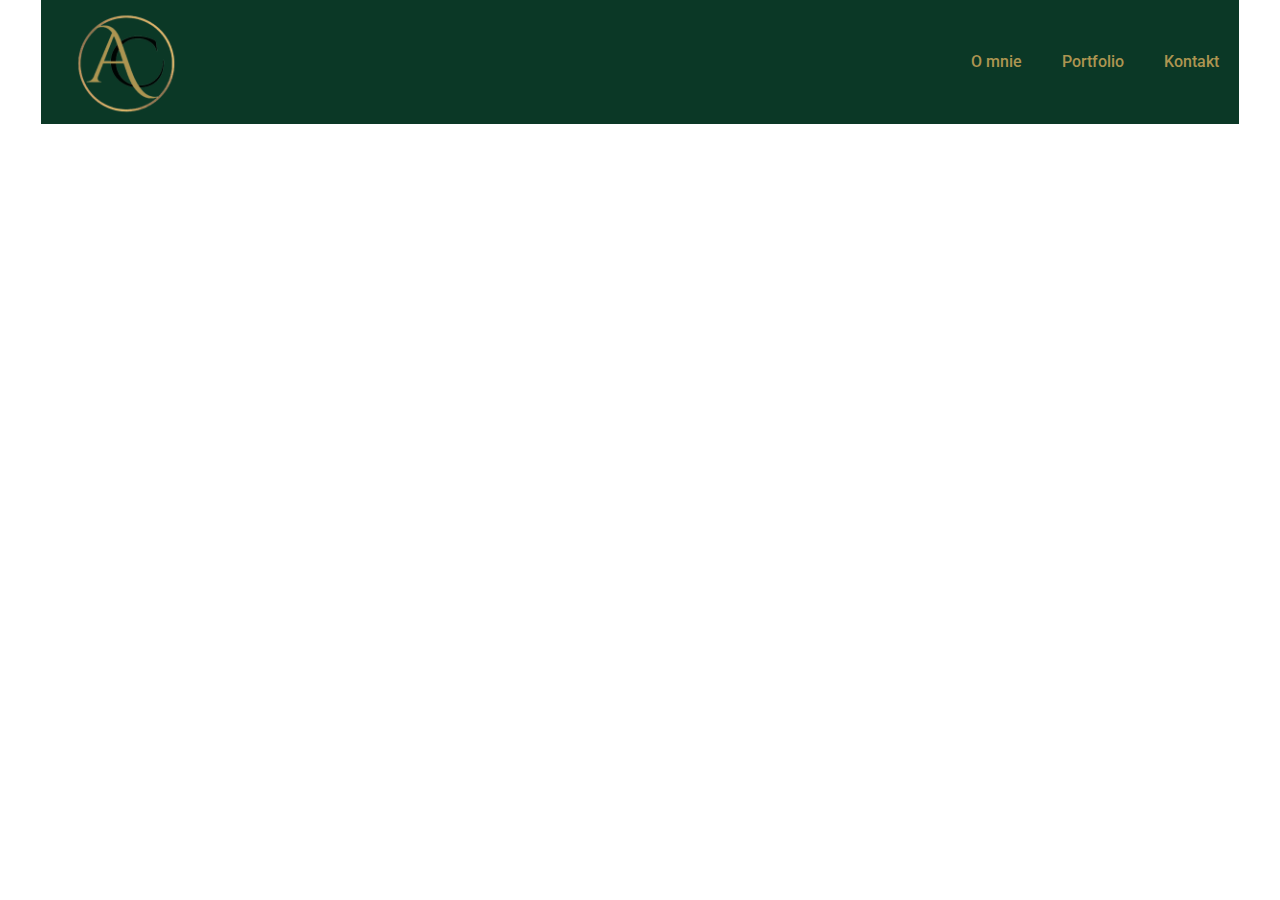
==== commit c174f761: "k" ====
--- a/portfolio.html
+++ b/portfolio.html
@@ -21,6 +21,17 @@
     <link rel="stylesheet" href="./css/styles.css" />
   </head>
   <body>
-
+    <header>
+      <div class="container header">
+        <a href="index.html"><img 
+      src="images/nb-logo.png"
+      alt="logo z napisem Agnieszka Choma"
+      width="120"/></a>
+      <ul class="navi">
+        <li><a href="#about">O mnie</a></li>
+        <li><a href="portfolio.html">Portfolio</a></li>
+        <li><a href="#contacts">Kontakt</a></li>
+      </ul></div>
+      </header>
   </body>
 </html>
--- a/css/styles.css
+++ b/css/styles.css
@@ -5,11 +5,12 @@
   --green:#2B6B51;
   --light-green:#5F9E85;
   --green-grey:#A7D1C0;
-  --light-grey:#E9EFEC;
+  --light-grey:#E9EFEC;}
+  /*
   --tr-function: cubic-bezier(0.4, 0, 0.2, 1);
   --tr-duration: 250ms;
-  --transition: var(--tr-function) var(--tr-duration);
-}
+  --transition: var(--tr-function) var(--tr-duration);*/
+
 * {
   margin: 0;
   padding: 0;
@@ -22,29 +23,25 @@
   box-sizing: border-box;
   margin: auto;
 }
-section {
-  padding-top: 96px;
-  padding-bottom: 96px;
-}
 .container {
   max-width: 1158px;
   margin: 0 auto;
-  padding: 0 15px;
+  padding: 0 20px;
   overflow: hidden;
 }
 body {
   font-family: "Roboto", sans-serif;
   color: var(--dark);
-  background-color: var(--white, #ffffff);
   font-size: 16px;
 }
+a {text-decoration: none;}
 /* HEADER */
 .header {
   display: flex;
   justify-content: space-between;
   align-items: center;
   margin-bottom: 0;
-  background-color: transparent;
+  background-color: var(--dark-green);
 }
 .navi{
   display: flex;
@@ -54,34 +51,96 @@
   line-height: 1.5;
 }
 .navi a{
-  text-decoration: none;
   color: var(--gold)
 }
 .navi a:hover,
 .navi a:focus{
-  color: var(--light-green);
+  color: var(--light-grey);
 }
 /* SCECTION MAIN */
 h1{
   text-align: center;
   font-family: cinzel;
-  font-size: 45px;
+  font-size: 50px;
   font-style: normal;
   line-height: normal;
   text-align: center;
   color: var(--gold);
 }
-h3{color: var(--dark-green);
-text-align: center;}
+.craft{color: var(--dark-green);
+text-align: center;
+font-size: 30px;}
 .main {
+    padding-bottom: -96px;
+  background-color: var(--light-grey);
+}
+.main-item {
   display: flex;
   flex-wrap: wrap;
   justify-content: center;
   flex-shrink: 0;
-  padding-bottom: 72px;
-  background-color: var(--light-grey);
 }
-.name li{
+.name {padding-top: 180px;
   justify-content: center;
   align-content: center;
 }
+.name li{
+  padding: 10px;
+}
+.sm {
+  display: flex;
+  justify-content: center;
+  gap: 26px;
+  
+}
+.sm-icons {
+  
+  background-color: var(--gold);
+  border-radius: 50%;
+  width: 40px;
+  height: 40px;
+}
+.sm-icons-item {
+  fill: var(--light-grey);
+  margin: 8px;
+  width: 24px;
+  height: 24px;
+}
+
+.sm-icons:focus,
+.sm-icons:hover {
+  background-color: var(--dark-green);
+  transition: color var(--transition), background-color var(--transition),
+    box-shadow var(--transition);
+}
+.sm-icons:hover {
+  cursor: pointer;
+}
+/* SCECTION ABOUT */
+.about{
+  background-color: var(--dark-green);
+  color: var(--light-grey);
+}
+h2{
+  padding-top: 98px;
+  font-family: cinzel;
+  font-size: 40px;
+  margin-bottom: 60px;
+}
+.about-text{
+  text-align: center;
+  color: var(--gold);
+}
+p{font-family: Roboto;
+  font-size: 16px;
+  font-style: normal;
+  font-weight: 400;
+  line-height: 1.8;
+  letter-spacing: 0.32px;}
+  .skils{text-align: center;
+    padding-top: 60px;
+    color: var(--gold);
+    font-family: cinzel;
+  font-size: 30px;
+  margin-bottom: 60px;
+  }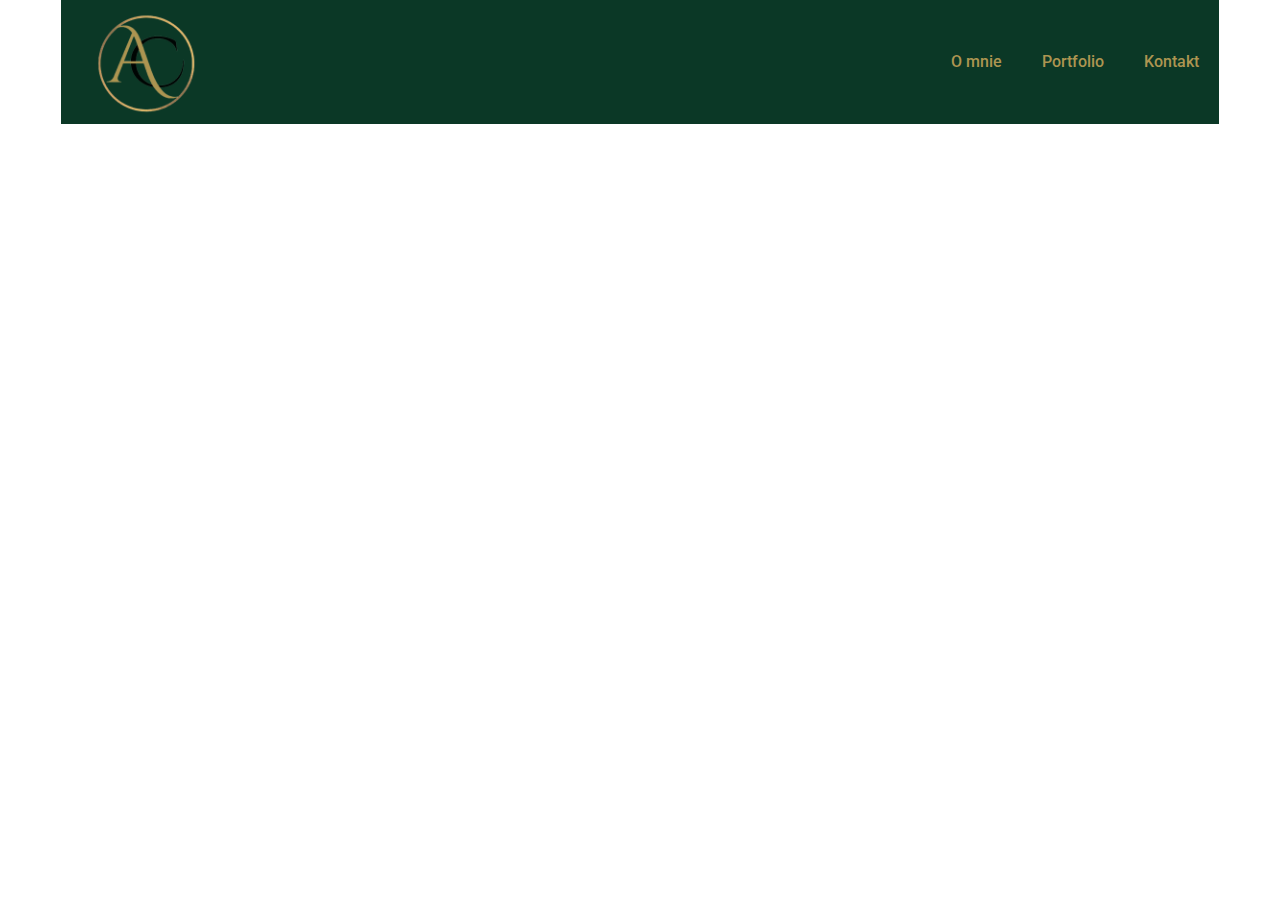
==== commit 3e4fce45: "f" ====
--- a/portfolio.html
+++ b/portfolio.html
@@ -21,7 +21,7 @@
     <link rel="stylesheet" href="./css/styles.css" />
   </head>
   <body>
-    <header>
+    <header class="container">
       <div class="container header">
         <a href="index.html"><img 
       src="images/nb-logo.png"
--- a/css/styles.css
+++ b/css/styles.css
@@ -143,4 +143,40 @@
     font-family: cinzel;
   font-size: 30px;
   margin-bottom: 60px;
-  }+  }
+  .skils-item{color: var(--gold);
+    font-family: cinzel;
+    font-size: 24px;
+  }
+  .skils-item p{font-family: Roboto;
+    font-size: 16px;
+    font-style: normal;
+    font-weight: 400;
+    line-height: 1.8;
+    letter-spacing: 0.32px;
+    color: var(--light-grey);
+  }
+  .skils-use li{
+    display:inline-flex;
+    justify-content: center;
+  }
+
+
+
+  /* FOOTER */
+  .footer
+  {
+    display: flex;
+    justify-content: space-between;
+    align-items: center;
+    margin-bottom: 0;
+    background-color: var(--light-grey);
+  color: var(--gold); 
+  text-align: center;}
+.last{padding: 8px;
+  text-align: center;
+  background-color: var(--dark);
+color: var(--gold);
+font-size: 13px;}
+  
+  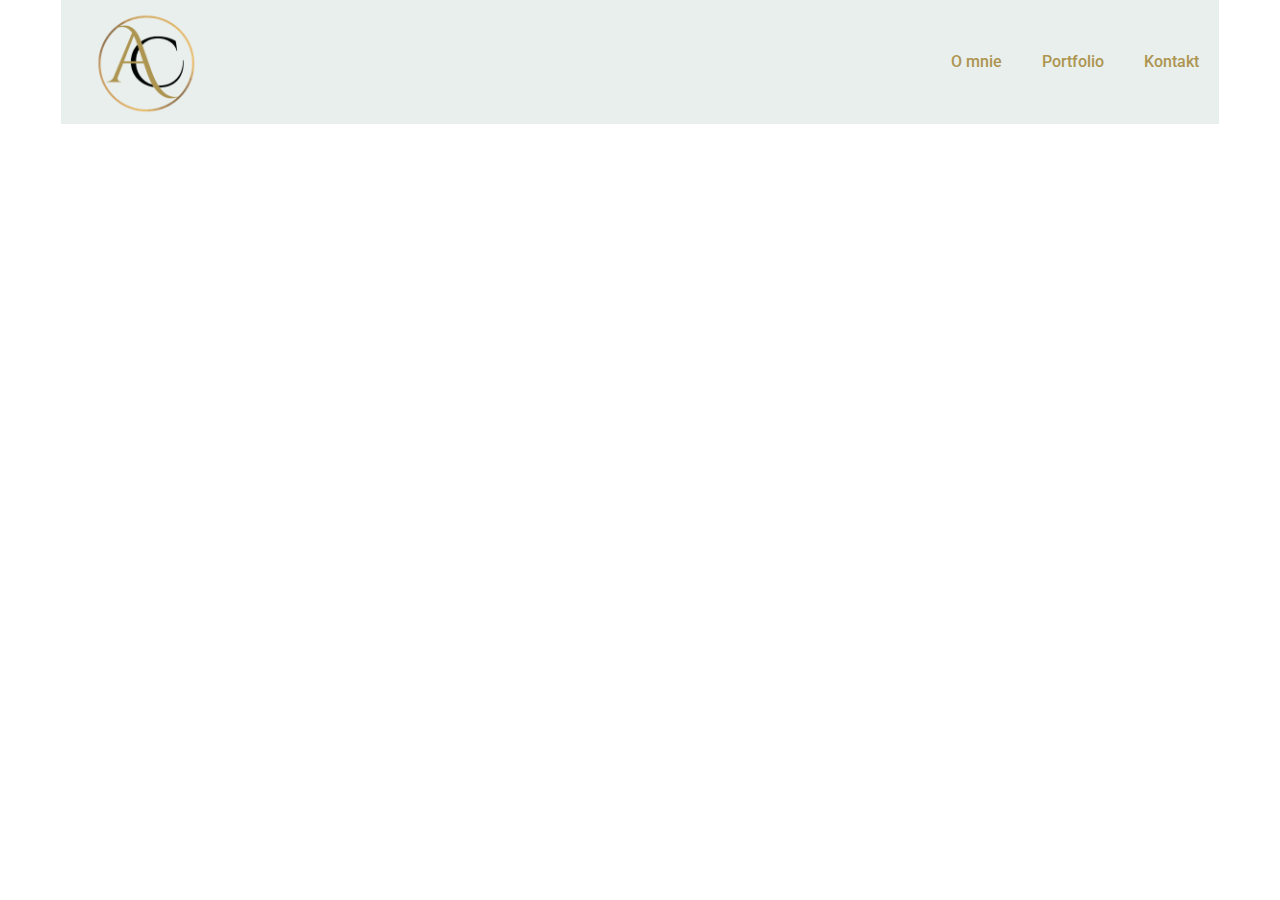
==== commit 41286791: "update" ====
--- a/portfolio.html
+++ b/portfolio.html
@@ -5,6 +5,8 @@
     <meta name="webstudio" content="Portfolio" />
     <meta name="viewport" content="width=device-width, initial-scale=1.0" />
     <title>Portfolio</title>
+    <link rel="icon" type="image/x-icon" href="images/ikona.png">
+
     <link
       rel="stylesheet"
       href="https://cdnjs.cloudflare.com/ajax/libs/modern-normalize/2.0.0/modern-normalize.min.css"
--- a/css/styles.css
+++ b/css/styles.css
@@ -41,7 +41,7 @@
   justify-content: space-between;
   align-items: center;
   margin-bottom: 0;
-  background-color: var(--dark-green);
+  background-color: var(--light-grey);
 }
 .navi{
   display: flex;
@@ -70,7 +70,9 @@
 .craft{color: var(--dark-green);
 text-align: center;
 font-size: 30px;}
-.main {
+.main {  background-image: 
+url(../images/Rectangle\ 67.png)
+; padding-top: -50px;
     padding-bottom: -96px;
   background-color: var(--light-grey);
 }
@@ -118,7 +120,7 @@
 }
 /* SCECTION ABOUT */
 .about{
-  background-color: var(--dark-green);
+  background-color: var(--dark);
   color: var(--light-grey);
 }
 h2{
